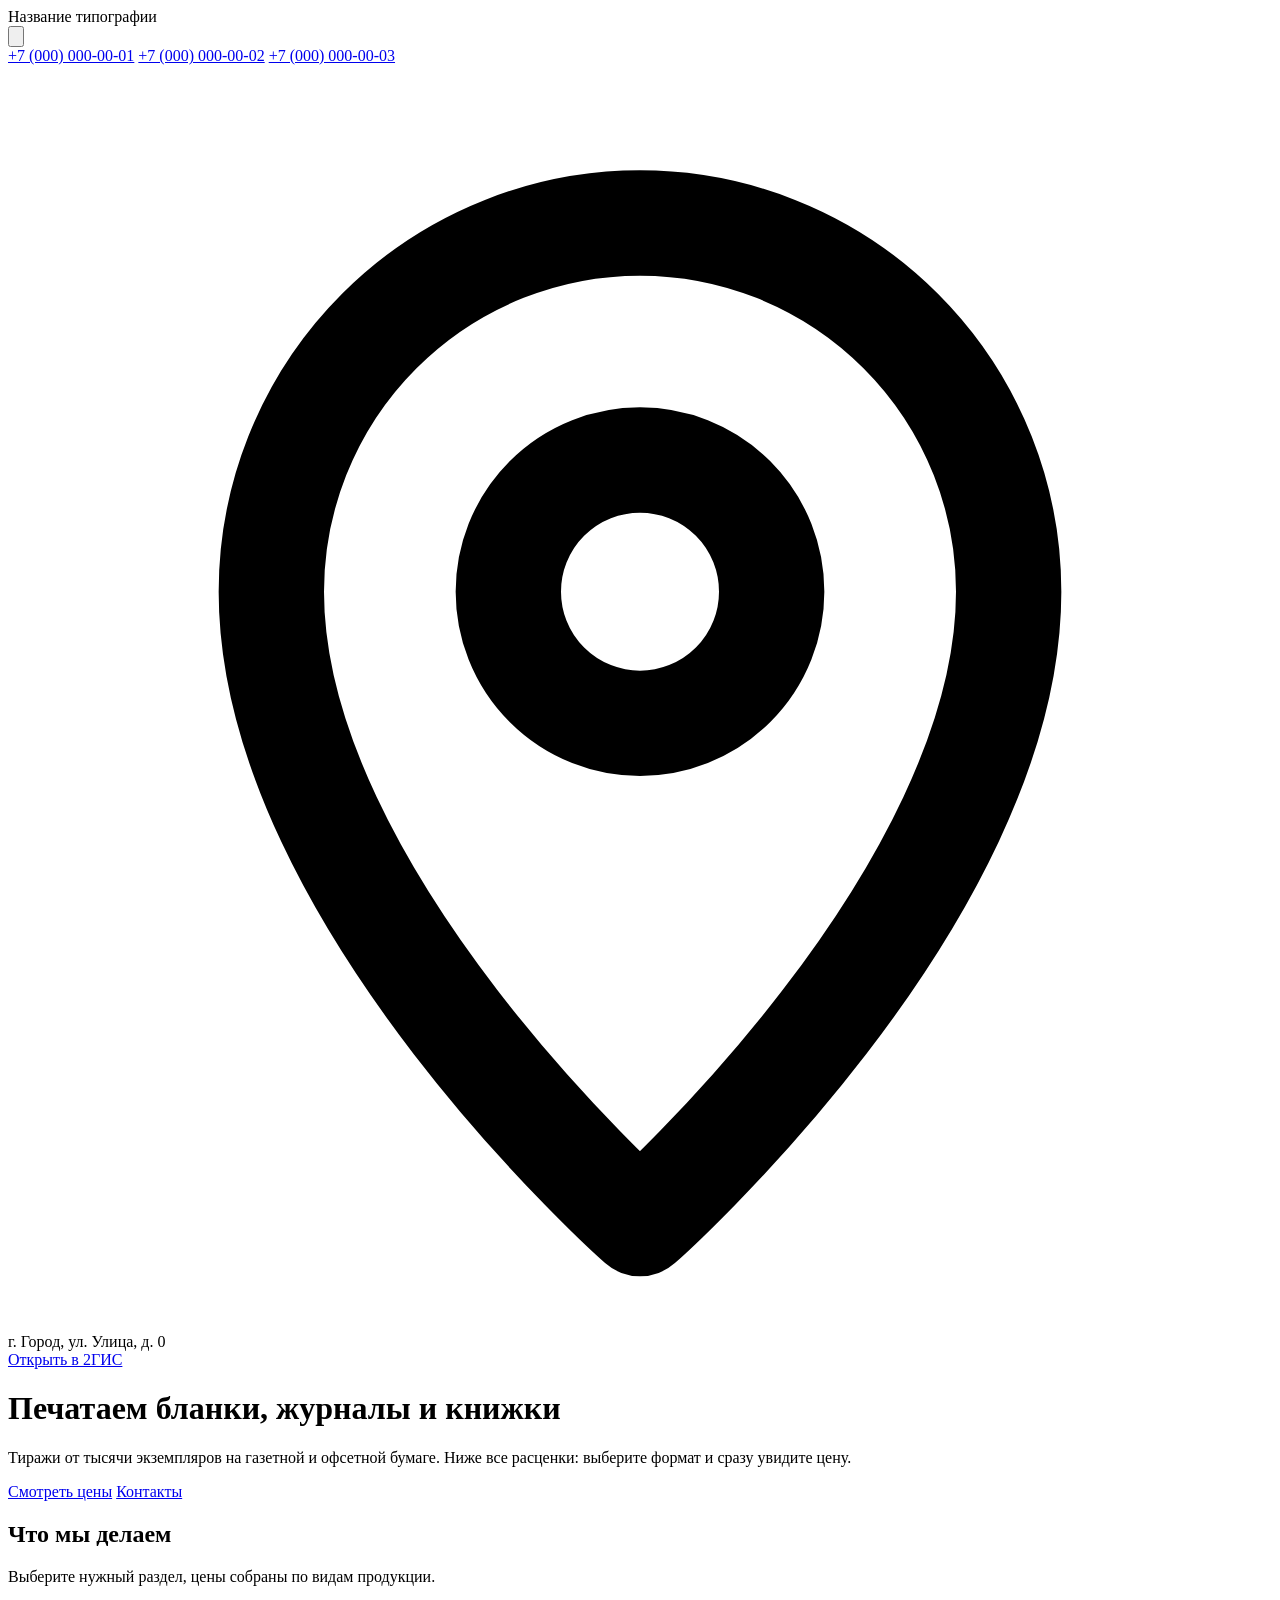
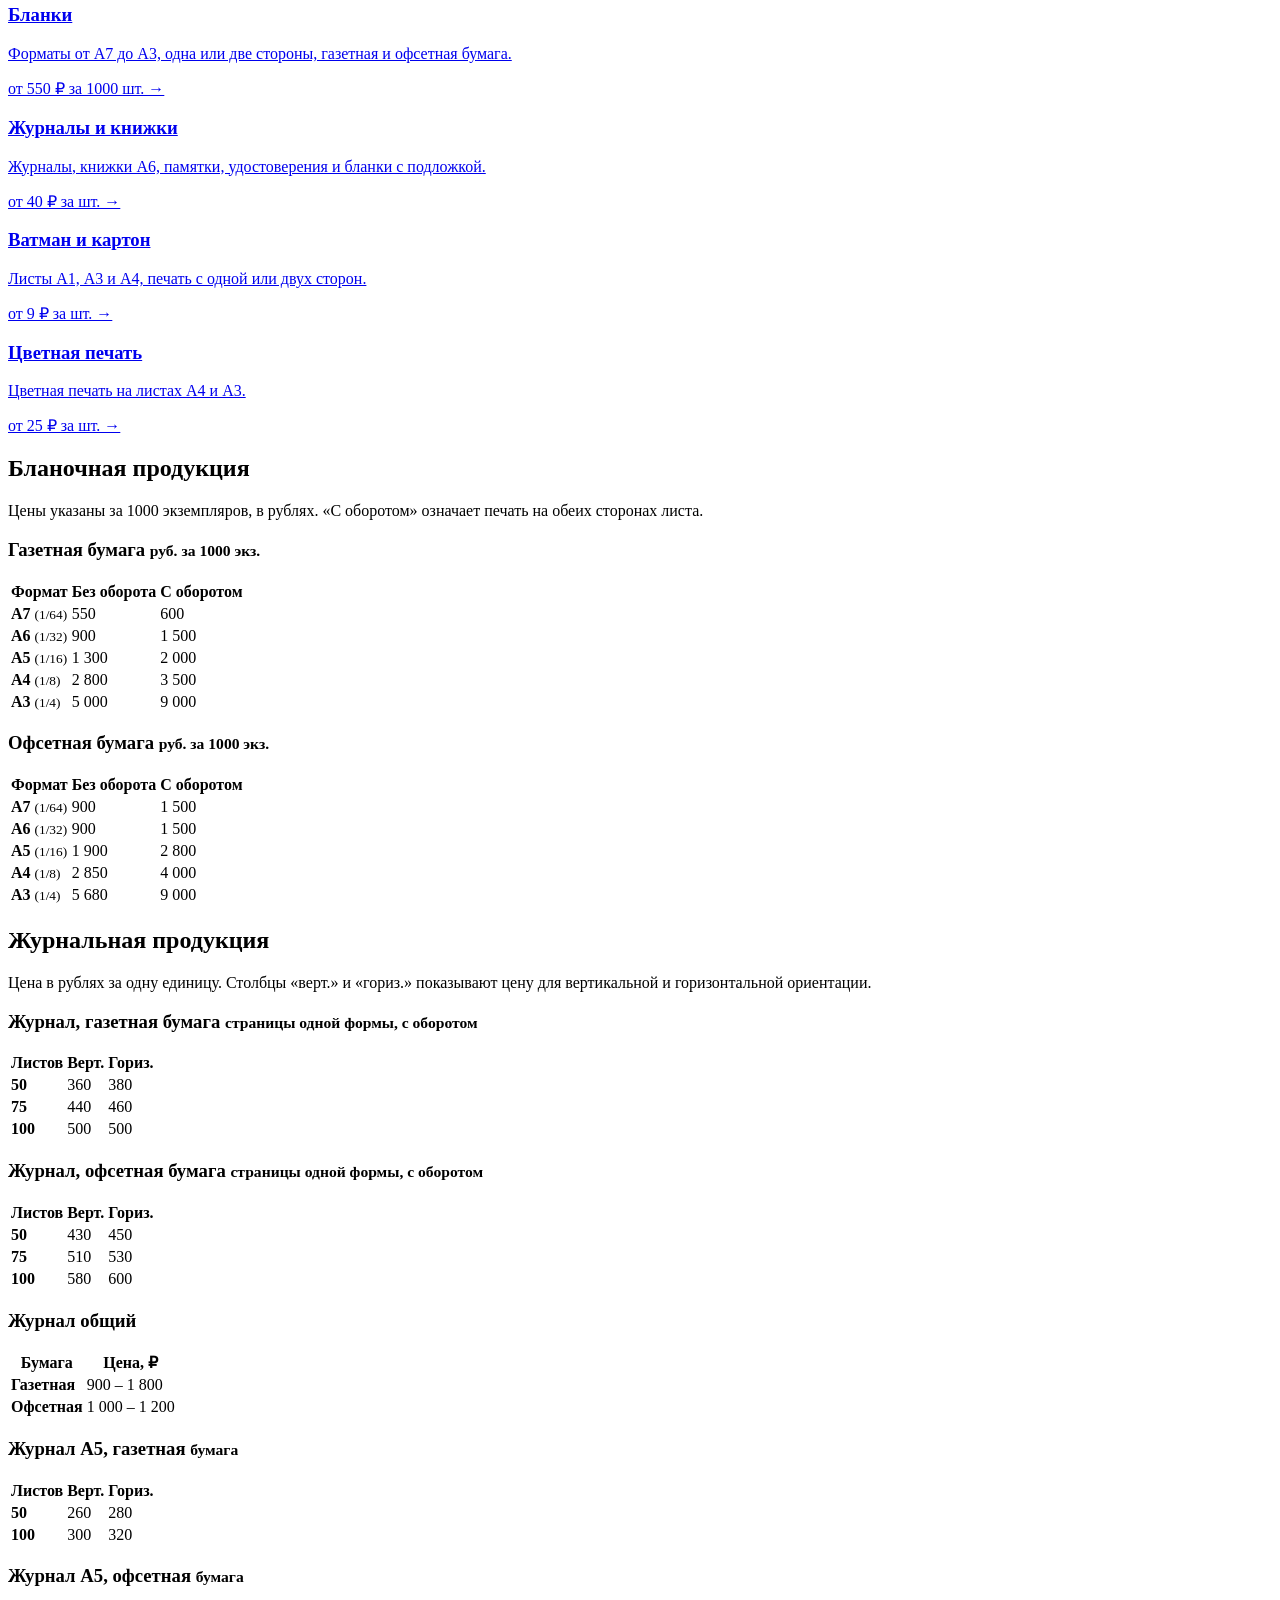
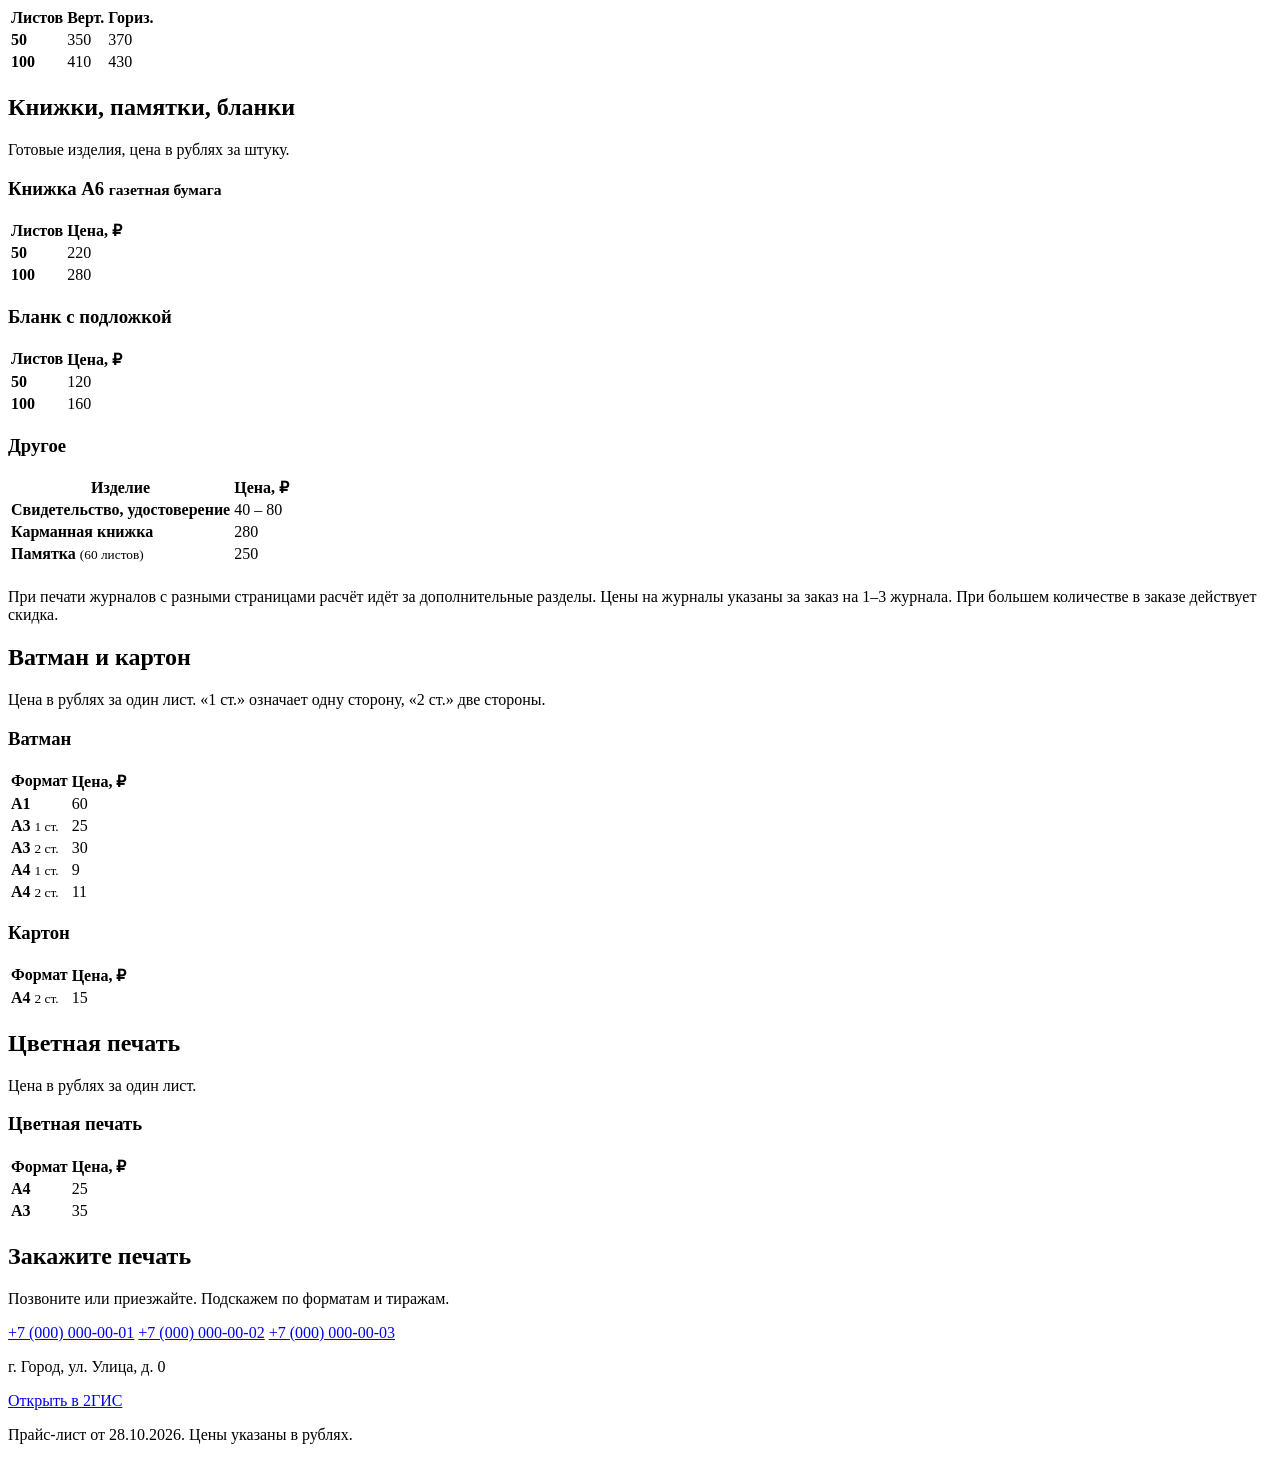
==== index.html @ 100ab9c6 "Add files via upload" ====
<!doctype html>
<html lang="ru">
<head>
<meta charset="utf-8">
<meta name="viewport" content="width=device-width, initial-scale=1, viewport-fit=cover">
<title>Название типографии — прайс 2026</title>
<link rel="preconnect" href="https://fonts.googleapis.com">
<link rel="preconnect" href="https://fonts.gstatic.com" crossorigin>
<link href="https://fonts.googleapis.com/css2?family=Exo+2:wght@500;700;800&family=PT+Sans:wght@400;700&display=swap" rel="stylesheet">
<link rel="stylesheet" href="css/style.css">
<script src="js/theme.js"></script>
</head>
<body>
<header class="top">
  <div class="wrap">
    <div class="top-row">
      <div class="brand">Название типографии</div>
      <button class="theme" type="button" aria-label="Переключить тему">
        <svg viewBox="0 0 24 24" fill="none" stroke="currentColor" stroke-width="2" stroke-linecap="round" stroke-linejoin="round" aria-hidden="true"><circle cx="12" cy="12" r="9"/><path d="M12 3v18" /><path d="M12 3a9 9 0 0 1 0 18z" fill="currentColor"/></svg>
      </button>
    </div>
    <div class="phones">
      <a class="phone" href="tel:+70000000001">+7 (000) 000-00-01</a>
      <a class="phone" href="tel:+70000000002">+7 (000) 000-00-02</a>
      <a class="phone" href="tel:+70000000003">+7 (000) 000-00-03</a>
    </div>
    <div class="addr-row">
      <div class="addr">
        <svg viewBox="0 0 24 24" fill="none" stroke="currentColor" stroke-width="2" stroke-linecap="round" stroke-linejoin="round" aria-hidden="true"><path d="M12 22s7-6.2 7-12a7 7 0 0 0-14 0c0 5.8 7 12 7 12z"/><circle cx="12" cy="10" r="2.5"/></svg>
        <span>г. Город, ул. Улица, д. 0</span>
      </div>
      <a class="btn" href="https://2gis.ru/" target="_blank" rel="noopener">Открыть в 2ГИС</a>
    </div>
  </div>
</header>

<main>
  <div class="hero">
    <div class="wrap">
      <h1>Печатаем бланки, журналы и книжки</h1>
      <p>Тиражи от тысячи экземпляров на газетной и офсетной бумаге. Ниже все расценки: выберите формат и сразу увидите цену.</p>
      <div class="actions">
        <a class="btn" href="#blanks">Смотреть цены</a>
        <a class="btn ghost" href="#contact">Контакты</a>
      </div>
    </div>
  </div>

  <section id="services">
    <div class="wrap">
      <div class="sec-head">
        <h2>Что мы делаем</h2>
        <p>Выберите нужный раздел, цены собраны по видам продукции.</p>
      </div>
      <div class="cards">
        <a class="card" href="#blanks">
          <h3>Бланки</h3>
          <p>Форматы от А7 до А3, одна или две стороны, газетная и офсетная бумага.</p>
          <span class="from">от 550 ₽ за 1000 шт. →</span>
        </a>
        <a class="card" href="#magazines">
          <h3>Журналы и книжки</h3>
          <p>Журналы, книжки А6, памятки, удостоверения и бланки с подложкой.</p>
          <span class="from">от 40 ₽ за шт. →</span>
        </a>
        <a class="card" href="#large">
          <h3>Ватман и картон</h3>
          <p>Листы А1, А3 и А4, печать с одной или двух сторон.</p>
          <span class="from">от 9 ₽ за шт. →</span>
        </a>
        <a class="card" href="#color">
          <h3>Цветная печать</h3>
          <p>Цветная печать на листах А4 и А3.</p>
          <span class="from">от 25 ₽ за шт. →</span>
        </a>
      </div>
    </div>
  </section>

  <section id="blanks">
    <div class="wrap">
      <div class="sec-head">
        <h2>Бланочная продукция</h2>
        <p>Цены указаны за 1000 экземпляров, в рублях. «С оборотом» означает печать на обеих сторонах листа.</p>
      </div>
      <div class="panel">
        <h3>Газетная бумага <small>руб. за 1000 экз.</small></h3>
        <div class="tw"><table>
          <thead><tr><th>Формат</th><th>Без оборота</th><th>С оборотом</th></tr></thead>
          <tbody>
            <tr><td><b>А7</b> <small>(1/64)</small></td><td>550</td><td>600</td></tr>
            <tr><td><b>А6</b> <small>(1/32)</small></td><td>900</td><td>1&nbsp;500</td></tr>
            <tr><td><b>А5</b> <small>(1/16)</small></td><td>1&nbsp;300</td><td>2&nbsp;000</td></tr>
            <tr><td><b>А4</b> <small>(1/8)</small></td><td>2&nbsp;800</td><td>3&nbsp;500</td></tr>
            <tr><td><b>А3</b> <small>(1/4)</small></td><td>5&nbsp;000</td><td>9&nbsp;000</td></tr>
          </tbody>
        </table></div>
      </div>
      <div class="panel">
        <h3>Офсетная бумага <small>руб. за 1000 экз.</small></h3>
        <div class="tw"><table>
          <thead><tr><th>Формат</th><th>Без оборота</th><th>С оборотом</th></tr></thead>
          <tbody>
            <tr><td><b>А7</b> <small>(1/64)</small></td><td>900</td><td>1&nbsp;500</td></tr>
            <tr><td><b>А6</b> <small>(1/32)</small></td><td>900</td><td>1&nbsp;500</td></tr>
            <tr><td><b>А5</b> <small>(1/16)</small></td><td>1&nbsp;900</td><td>2&nbsp;800</td></tr>
            <tr><td><b>А4</b> <small>(1/8)</small></td><td>2&nbsp;850</td><td>4&nbsp;000</td></tr>
            <tr><td><b>А3</b> <small>(1/4)</small></td><td>5&nbsp;680</td><td>9&nbsp;000</td></tr>
          </tbody>
        </table></div>
      </div>
    </div>
  </section>

  <section id="magazines">
    <div class="wrap">
      <div class="sec-head">
        <h2>Журнальная продукция</h2>
        <p>Цена в рублях за одну единицу. Столбцы «верт.» и «гориз.» показывают цену для вертикальной и горизонтальной ориентации.</p>
      </div>

      <div class="panel">
        <h3>Журнал, газетная бумага <small>страницы одной формы, с оборотом</small></h3>
        <div class="tw"><table>
          <thead><tr><th>Листов</th><th>Верт.</th><th>Гориз.</th></tr></thead>
          <tbody>
            <tr><td><b>50</b></td><td>360</td><td>380</td></tr>
            <tr><td><b>75</b></td><td>440</td><td>460</td></tr>
            <tr><td><b>100</b></td><td>500</td><td>500</td></tr>
          </tbody>
        </table></div>
      </div>

      <div class="panel">
        <h3>Журнал, офсетная бумага <small>страницы одной формы, с оборотом</small></h3>
        <div class="tw"><table>
          <thead><tr><th>Листов</th><th>Верт.</th><th>Гориз.</th></tr></thead>
          <tbody>
            <tr><td><b>50</b></td><td>430</td><td>450</td></tr>
            <tr><td><b>75</b></td><td>510</td><td>530</td></tr>
            <tr><td><b>100</b></td><td>580</td><td>600</td></tr>
          </tbody>
        </table></div>
      </div>

      <div class="panel">
        <h3>Журнал общий</h3>
        <div class="tw"><table>
          <thead><tr><th>Бумага</th><th>Цена, ₽</th></tr></thead>
          <tbody>
            <tr><td><b>Газетная</b></td><td>900 – 1&nbsp;800</td></tr>
            <tr><td><b>Офсетная</b></td><td>1&nbsp;000 – 1&nbsp;200</td></tr>
          </tbody>
        </table></div>
      </div>

      <div class="two">
        <div class="panel">
          <h3>Журнал А5, газетная <small>бумага</small></h3>
          <div class="tw"><table>
            <thead><tr><th>Листов</th><th>Верт.</th><th>Гориз.</th></tr></thead>
            <tbody>
              <tr><td><b>50</b></td><td>260</td><td>280</td></tr>
              <tr><td><b>100</b></td><td>300</td><td>320</td></tr>
            </tbody>
          </table></div>
        </div>
        <div class="panel">
          <h3>Журнал А5, офсетная <small>бумага</small></h3>
          <div class="tw"><table>
            <thead><tr><th>Листов</th><th>Верт.</th><th>Гориз.</th></tr></thead>
            <tbody>
              <tr><td><b>50</b></td><td>350</td><td>370</td></tr>
              <tr><td><b>100</b></td><td>410</td><td>430</td></tr>
            </tbody>
          </table></div>
        </div>
      </div>
    </div>
  </section>

  <section id="booklets">
    <div class="wrap">
      <div class="sec-head">
        <h2>Книжки, памятки, бланки</h2>
        <p>Готовые изделия, цена в рублях за штуку.</p>
      </div>
      <div class="two">
        <div class="panel">
          <h3>Книжка А6 <small>газетная бумага</small></h3>
          <div class="tw"><table>
            <thead><tr><th>Листов</th><th>Цена, ₽</th></tr></thead>
            <tbody>
              <tr><td><b>50</b></td><td>220</td></tr>
              <tr><td><b>100</b></td><td>280</td></tr>
            </tbody>
          </table></div>
        </div>
        <div class="panel">
          <h3>Бланк с подложкой</h3>
          <div class="tw"><table>
            <thead><tr><th>Листов</th><th>Цена, ₽</th></tr></thead>
            <tbody>
              <tr><td><b>50</b></td><td>120</td></tr>
              <tr><td><b>100</b></td><td>160</td></tr>
            </tbody>
          </table></div>
        </div>
        <div class="panel">
          <h3>Другое</h3>
          <div class="tw"><table>
            <thead><tr><th>Изделие</th><th>Цена, ₽</th></tr></thead>
            <tbody>
              <tr><td><b>Свидетельство, удостоверение</b></td><td>40 – 80</td></tr>
              <tr><td><b>Карманная книжка</b></td><td>280</td></tr>
              <tr><td><b>Памятка</b> <small>(60 листов)</small></td><td>250</td></tr>
            </tbody>
          </table></div>
        </div>
      </div>
      <div class="note" style="margin-top:22px">При печати журналов с разными страницами расчёт идёт за дополнительные разделы. Цены на журналы указаны за заказ на 1–3 журнала. При большем количестве в заказе действует скидка.</div>
    </div>
  </section>

  <section id="large">
    <div class="wrap">
      <div class="sec-head">
        <h2>Ватман и картон</h2>
        <p>Цена в рублях за один лист. «1 ст.» означает одну сторону, «2 ст.» две стороны.</p>
      </div>
      <div class="two">
        <div class="panel">
          <h3>Ватман</h3>
          <div class="tw"><table>
            <thead><tr><th>Формат</th><th>Цена, ₽</th></tr></thead>
            <tbody>
              <tr><td><b>А1</b></td><td>60</td></tr>
              <tr><td><b>А3</b> <small>1 ст.</small></td><td>25</td></tr>
              <tr><td><b>А3</b> <small>2 ст.</small></td><td>30</td></tr>
              <tr><td><b>А4</b> <small>1 ст.</small></td><td>9</td></tr>
              <tr><td><b>А4</b> <small>2 ст.</small></td><td>11</td></tr>
            </tbody>
          </table></div>
        </div>
        <div class="panel">
          <h3>Картон</h3>
          <div class="tw"><table>
            <thead><tr><th>Формат</th><th>Цена, ₽</th></tr></thead>
            <tbody>
              <tr><td><b>А4</b> <small>2 ст.</small></td><td>15</td></tr>
            </tbody>
          </table></div>
        </div>
      </div>
    </div>
  </section>

  <section id="color">
    <div class="wrap">
      <div class="sec-head">
        <h2>Цветная печать</h2>
        <p>Цена в рублях за один лист.</p>
      </div>
      <div class="panel" style="max-width:520px">
        <h3>Цветная печать</h3>
        <div class="tw"><table>
          <thead><tr><th>Формат</th><th>Цена, ₽</th></tr></thead>
          <tbody>
            <tr><td><b>А4</b></td><td>25</td></tr>
            <tr><td><b>А3</b></td><td>35</td></tr>
          </tbody>
        </table></div>
      </div>
    </div>
  </section>
</main>

<footer class="contact" id="contact">
  <div class="wrap">
    <h2>Закажите печать</h2>
    <p>Позвоните или приезжайте. Подскажем по форматам и тиражам.</p>
    <div class="phones">
      <a class="phone" href="tel:+70000000001">+7 (000) 000-00-01</a>
      <a class="phone" href="tel:+70000000002">+7 (000) 000-00-02</a>
      <a class="phone" href="tel:+70000000003">+7 (000) 000-00-03</a>
    </div>
    <p>г. Город, ул. Улица, д. 0</p>
    <a class="btn" href="https://2gis.ru/" target="_blank" rel="noopener">Открыть в 2ГИС</a>
    <p class="fine">Прайс-лист от 28.10.2026. Цены указаны в рублях.</p>
  </div>
</footer>
</body>
</html>
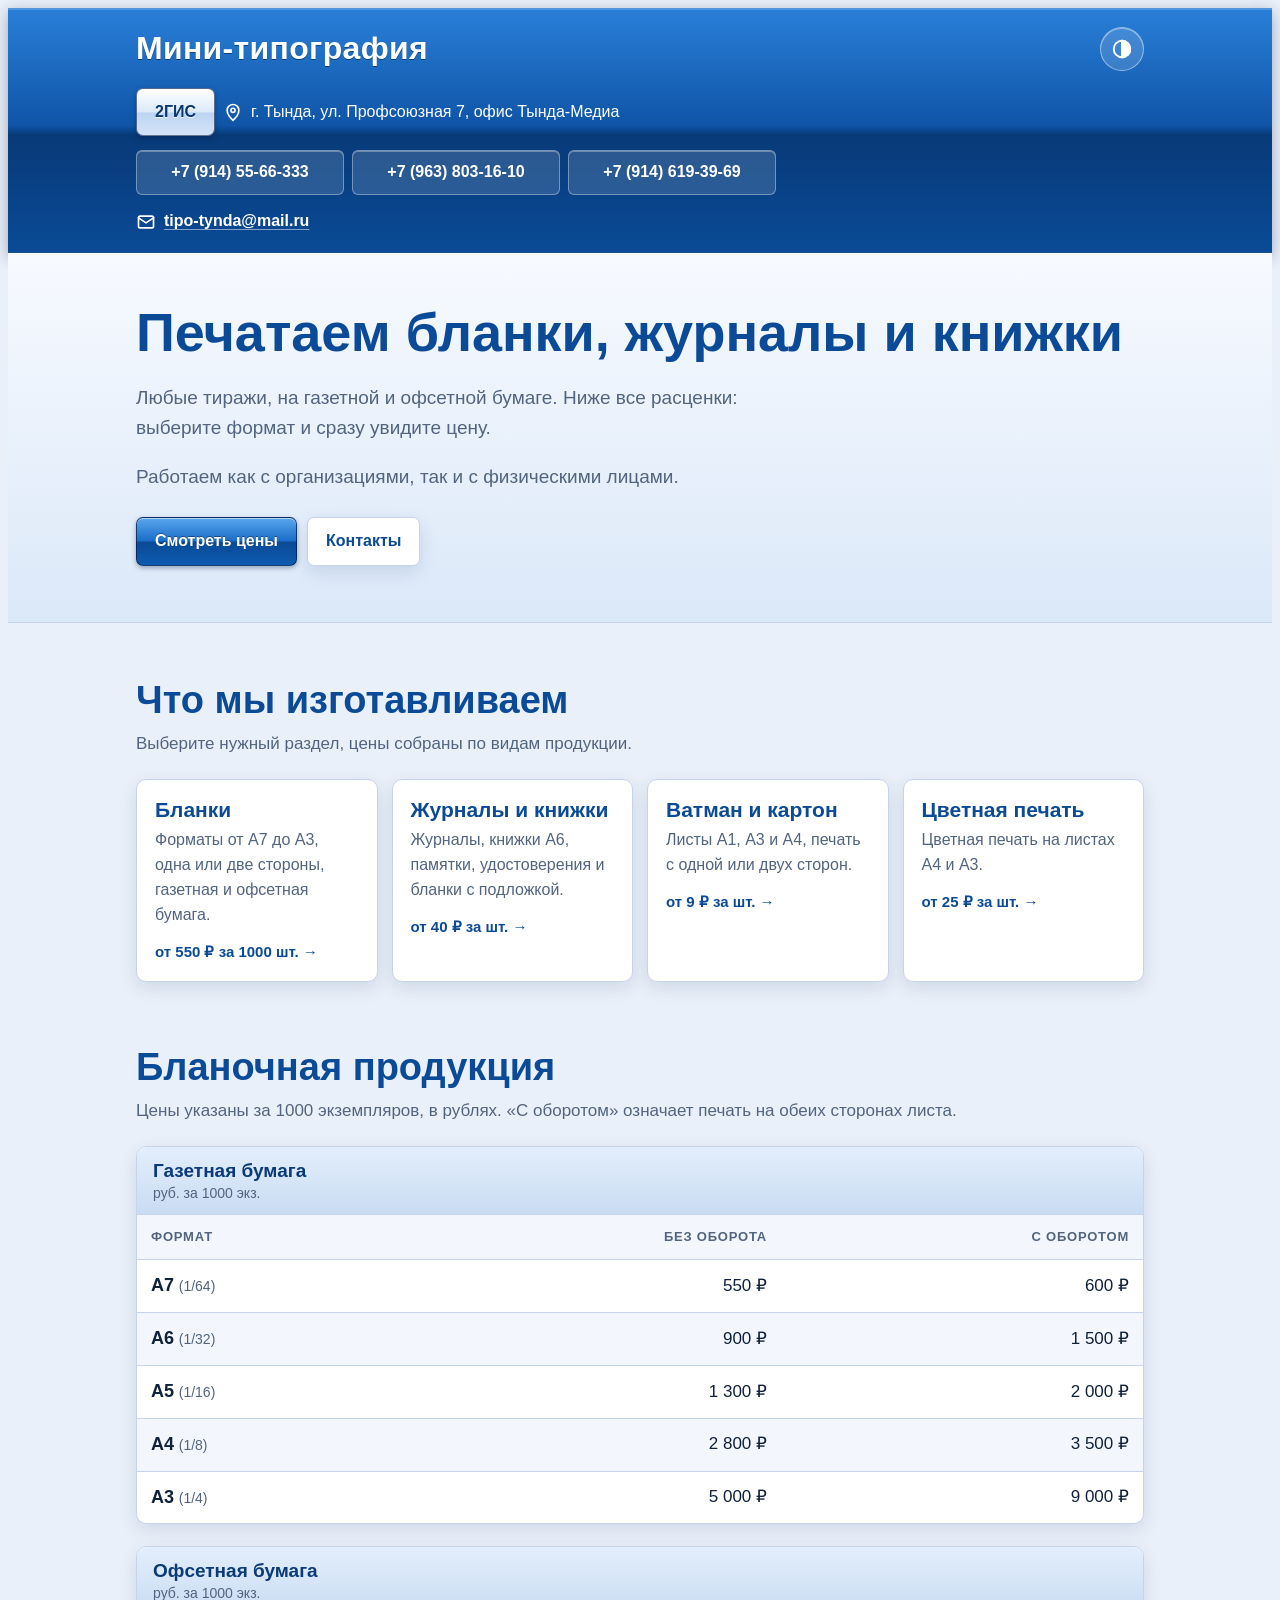
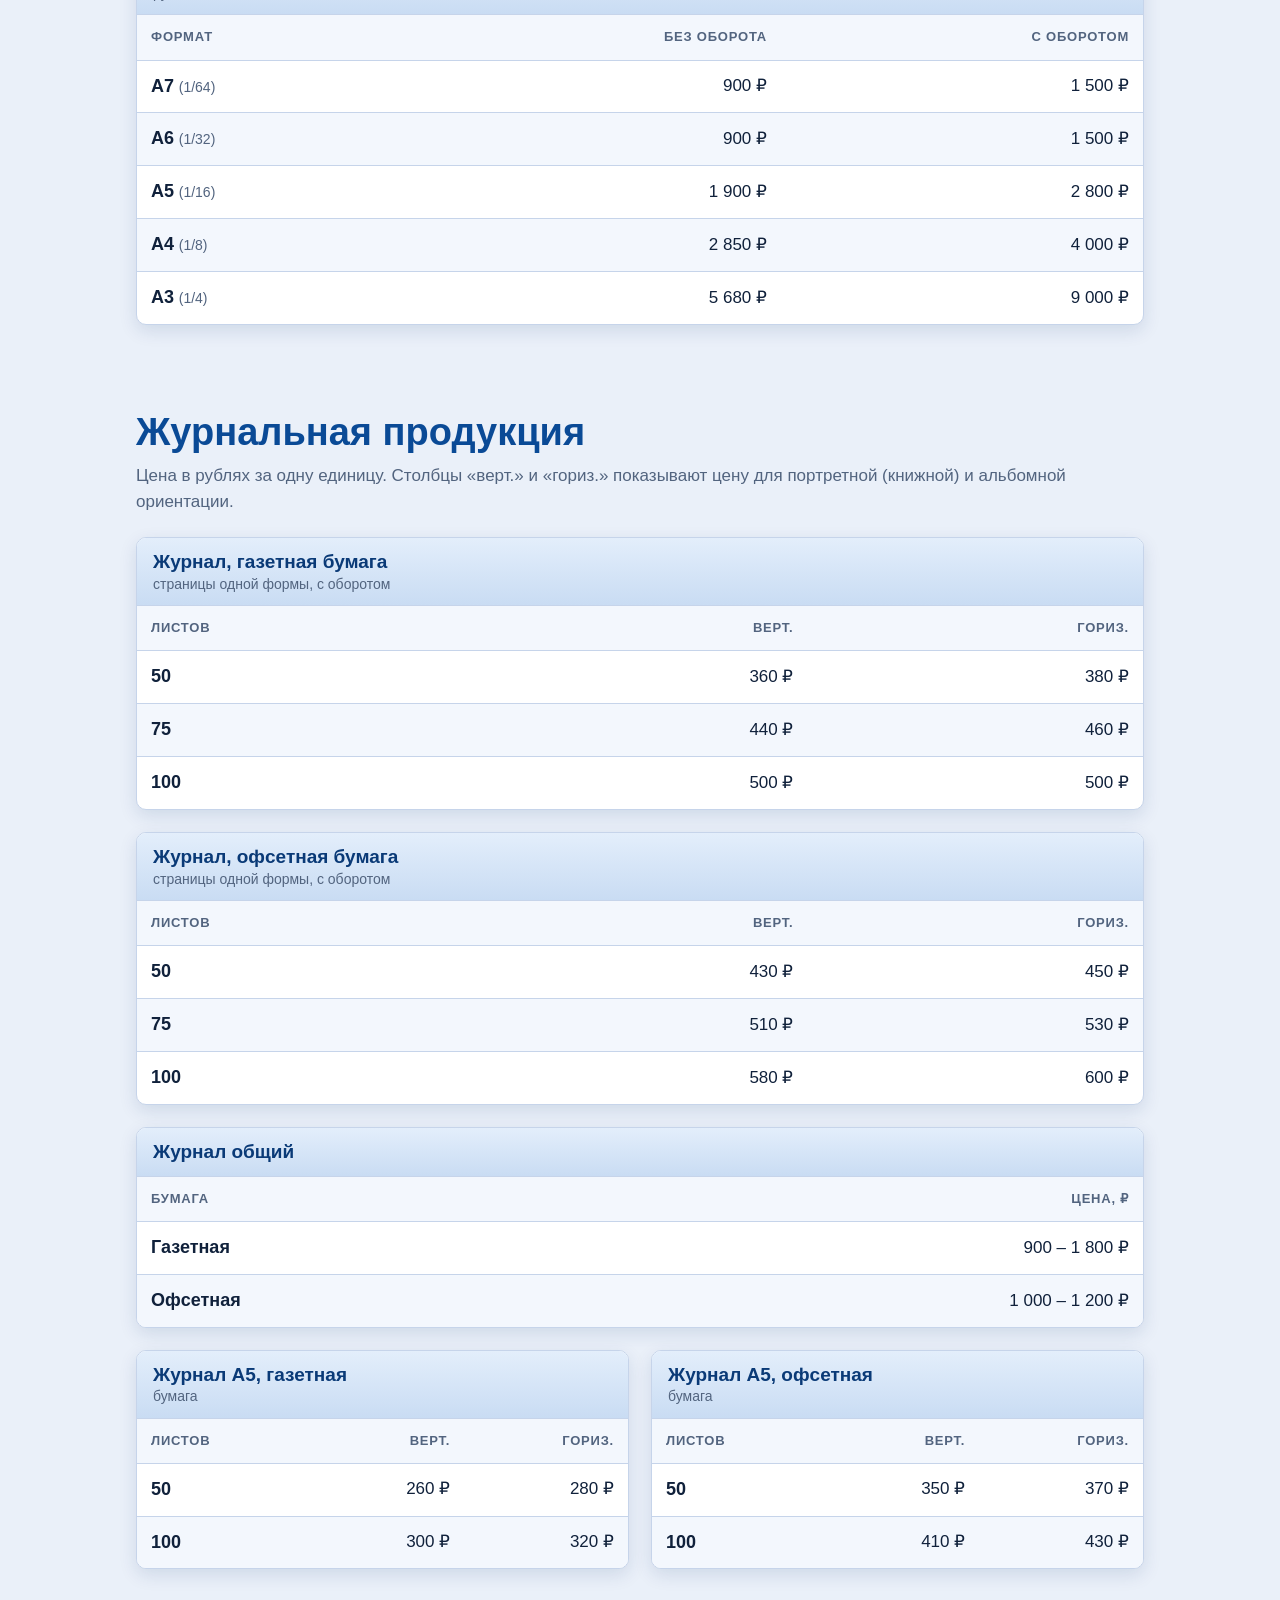
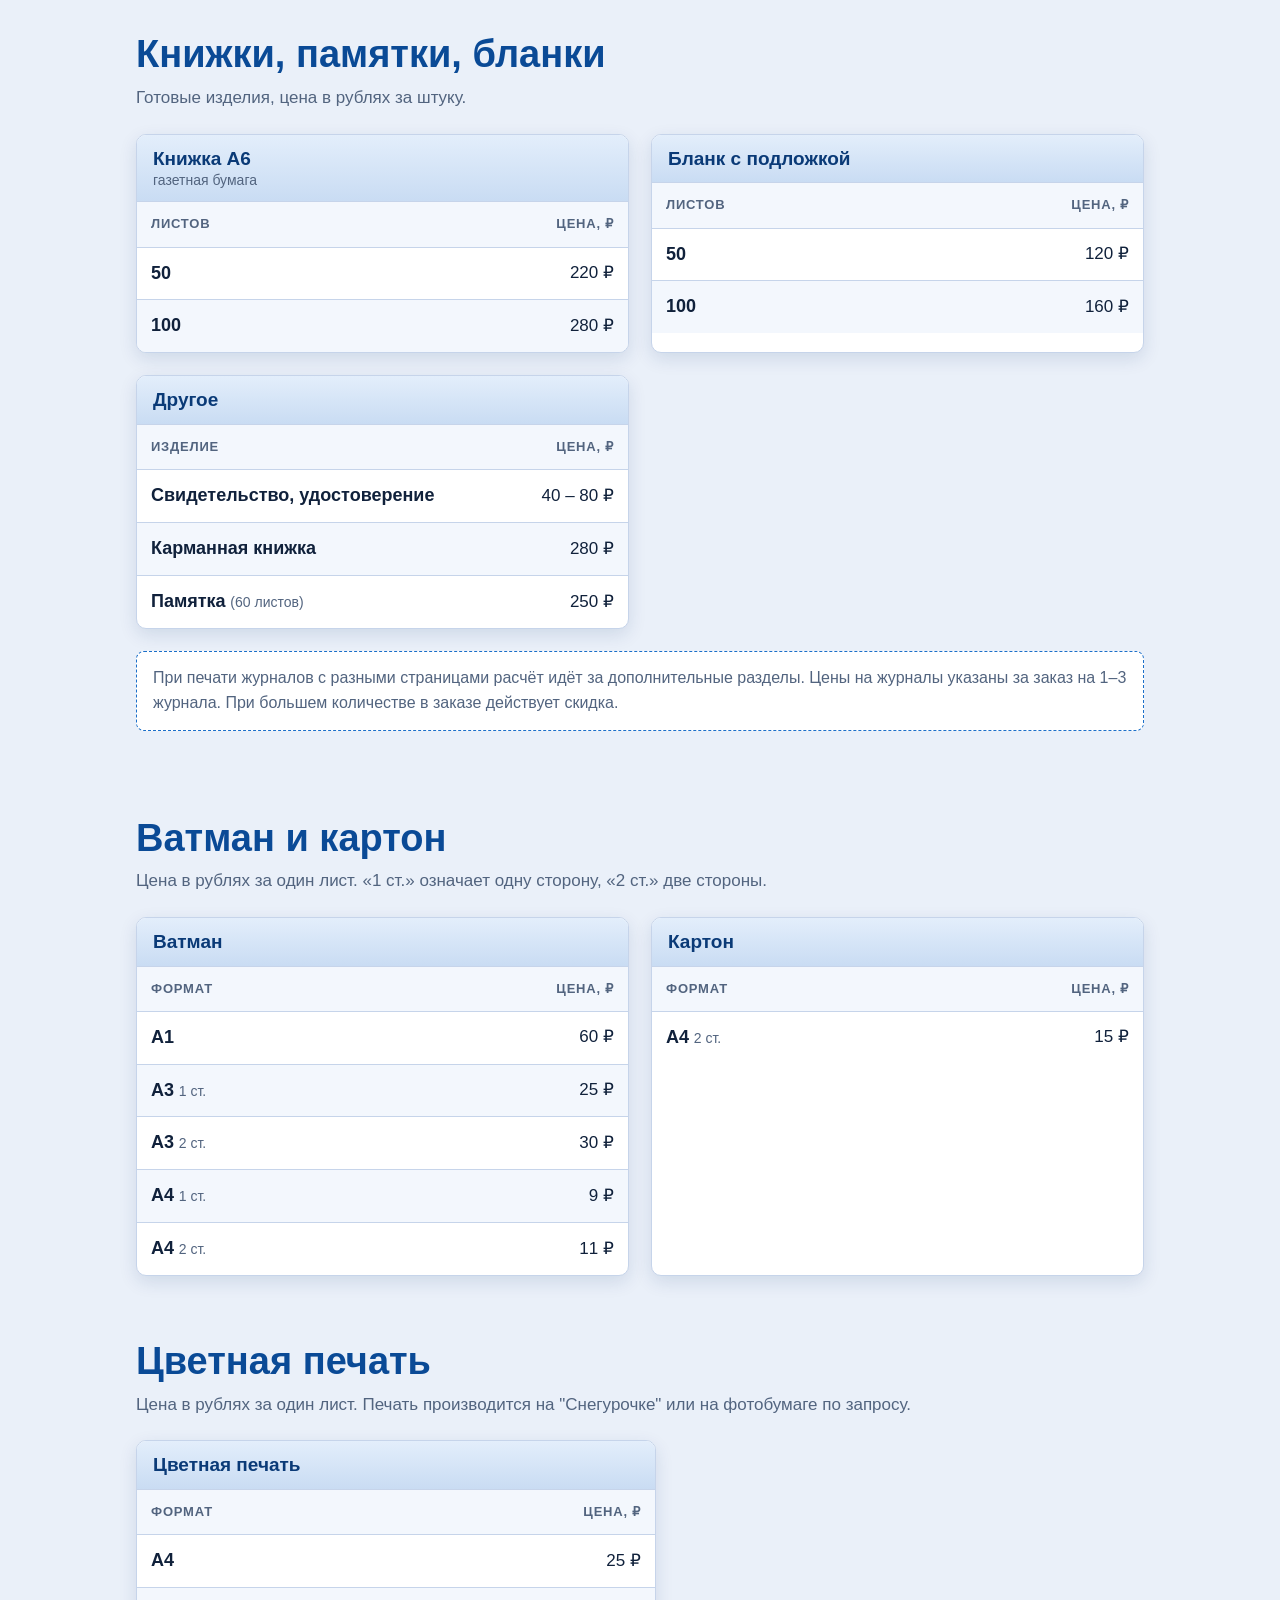
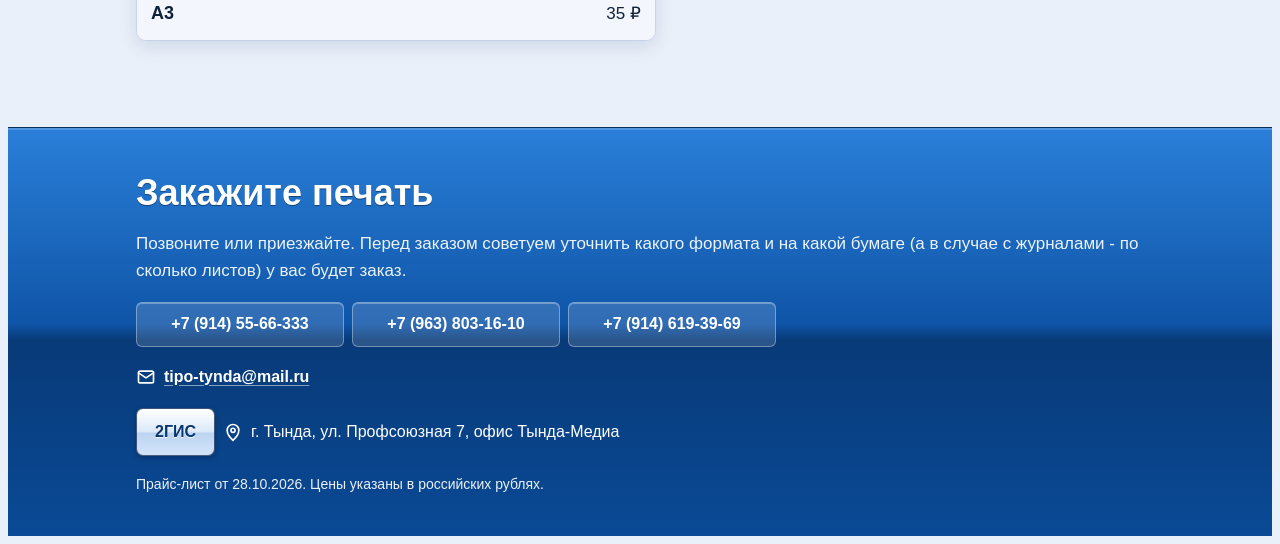
==== commit db063c87: "Add files via upload" ====
--- a/index.html
+++ b/index.html
@@ -3,7 +3,7 @@
 <head>
 <meta charset="utf-8">
 <meta name="viewport" content="width=device-width, initial-scale=1, viewport-fit=cover">
-<title>Название типографии — прайс 2026</title>
+<title>Мини-типография</title>
 <link rel="preconnect" href="https://fonts.googleapis.com">
 <link rel="preconnect" href="https://fonts.gstatic.com" crossorigin>
 <link href="https://fonts.googleapis.com/css2?family=Exo+2:wght@500;700;800&family=PT+Sans:wght@400;700&display=swap" rel="stylesheet">
@@ -14,23 +14,27 @@
 <header class="top">
   <div class="wrap">
     <div class="top-row">
-      <div class="brand">Название типографии</div>
+      <div class="brand">Мини-типография</div>
       <button class="theme" type="button" aria-label="Переключить тему">
         <svg viewBox="0 0 24 24" fill="none" stroke="currentColor" stroke-width="2" stroke-linecap="round" stroke-linejoin="round" aria-hidden="true"><circle cx="12" cy="12" r="9"/><path d="M12 3v18" /><path d="M12 3a9 9 0 0 1 0 18z" fill="currentColor"/></svg>
       </button>
     </div>
-    <div class="phones">
-      <a class="phone" href="tel:+70000000001">+7 (000) 000-00-01</a>
-      <a class="phone" href="tel:+70000000002">+7 (000) 000-00-02</a>
-      <a class="phone" href="tel:+70000000003">+7 (000) 000-00-03</a>
-    </div>
     <div class="addr-row">
       <div class="addr">
+		<a class="btn" href="https://2gis.ru/tynda/firm/70000001104631955?m=124.735256%2C55.147841%2F18.7" target="_blank" rel="noopener">2ГИС</a>
         <svg viewBox="0 0 24 24" fill="none" stroke="currentColor" stroke-width="2" stroke-linecap="round" stroke-linejoin="round" aria-hidden="true"><path d="M12 22s7-6.2 7-12a7 7 0 0 0-14 0c0 5.8 7 12 7 12z"/><circle cx="12" cy="10" r="2.5"/></svg>
-        <span>г. Город, ул. Улица, д. 0</span>
-      </div>
-      <a class="btn" href="https://2gis.ru/" target="_blank" rel="noopener">Открыть в 2ГИС</a>
-    </div>
+        <span>г. Тында, ул. Профсоюзная 7, офис Тында-Медиа</span>
+      </div>
+    </div>
+	<div class="phones">
+      <a class="phone" href="tel:+79145566333">+7 (914) 55-66-333</a>
+      <a class="phone" href="tel:+79638031610">+7 (963) 803-16-10</a>
+      <a class="phone" href="tel:+79146193969">+7 (914) 619-39-69</a>
+    </div>
+    <a class="mail" href="mailto:tipo-tynda@mail.ru">
+      <svg viewBox="0 0 24 24" fill="none" stroke="currentColor" stroke-width="2" stroke-linecap="round" stroke-linejoin="round" aria-hidden="true"><rect x="3" y="5" width="18" height="14" rx="2"/><path d="m3 7 9 6 9-6"/></svg>
+      <span>tipo-tynda@mail.ru</span>
+    </a>
   </div>
 </header>
 
@@ -38,7 +42,8 @@
   <div class="hero">
     <div class="wrap">
       <h1>Печатаем бланки, журналы и книжки</h1>
-      <p>Тиражи от тысячи экземпляров на газетной и офсетной бумаге. Ниже все расценки: выберите формат и сразу увидите цену.</p>
+      <p>Любые тиражи, на газетной и офсетной бумаге. Ниже все расценки: выберите формат и сразу увидите цену.</p>
+      <p>Работаем как с организациями, так и с физическими лицами.</p>
       <div class="actions">
         <a class="btn" href="#blanks">Смотреть цены</a>
         <a class="btn ghost" href="#contact">Контакты</a>
@@ -49,7 +54,7 @@
   <section id="services">
     <div class="wrap">
       <div class="sec-head">
-        <h2>Что мы делаем</h2>
+        <h2>Что мы изготавливаем</h2>
         <p>Выберите нужный раздел, цены собраны по видам продукции.</p>
       </div>
       <div class="cards">
@@ -88,11 +93,11 @@
         <div class="tw"><table>
           <thead><tr><th>Формат</th><th>Без оборота</th><th>С оборотом</th></tr></thead>
           <tbody>
-            <tr><td><b>А7</b> <small>(1/64)</small></td><td>550</td><td>600</td></tr>
-            <tr><td><b>А6</b> <small>(1/32)</small></td><td>900</td><td>1&nbsp;500</td></tr>
-            <tr><td><b>А5</b> <small>(1/16)</small></td><td>1&nbsp;300</td><td>2&nbsp;000</td></tr>
-            <tr><td><b>А4</b> <small>(1/8)</small></td><td>2&nbsp;800</td><td>3&nbsp;500</td></tr>
-            <tr><td><b>А3</b> <small>(1/4)</small></td><td>5&nbsp;000</td><td>9&nbsp;000</td></tr>
+            <tr><td><b>А7</b> <small>(1/64)</small></td><td>550 ₽</td><td>600 ₽</td></tr>
+            <tr><td><b>А6</b> <small>(1/32)</small></td><td>900 ₽</td><td>1&nbsp;500 ₽</td></tr>
+            <tr><td><b>А5</b> <small>(1/16)</small></td><td>1&nbsp;300 ₽</td><td>2&nbsp;000 ₽</td></tr>
+            <tr><td><b>А4</b> <small>(1/8)</small></td><td>2&nbsp;800 ₽</td><td>3&nbsp;500 ₽</td></tr>
+            <tr><td><b>А3</b> <small>(1/4)</small></td><td>5&nbsp;000 ₽</td><td>9&nbsp;000 ₽</td></tr>
           </tbody>
         </table></div>
       </div>
@@ -101,11 +106,11 @@
         <div class="tw"><table>
           <thead><tr><th>Формат</th><th>Без оборота</th><th>С оборотом</th></tr></thead>
           <tbody>
-            <tr><td><b>А7</b> <small>(1/64)</small></td><td>900</td><td>1&nbsp;500</td></tr>
-            <tr><td><b>А6</b> <small>(1/32)</small></td><td>900</td><td>1&nbsp;500</td></tr>
-            <tr><td><b>А5</b> <small>(1/16)</small></td><td>1&nbsp;900</td><td>2&nbsp;800</td></tr>
-            <tr><td><b>А4</b> <small>(1/8)</small></td><td>2&nbsp;850</td><td>4&nbsp;000</td></tr>
-            <tr><td><b>А3</b> <small>(1/4)</small></td><td>5&nbsp;680</td><td>9&nbsp;000</td></tr>
+            <tr><td><b>А7</b> <small>(1/64)</small></td><td>900 ₽</td><td>1&nbsp;500 ₽</td></tr>
+            <tr><td><b>А6</b> <small>(1/32)</small></td><td>900 ₽</td><td>1&nbsp;500 ₽</td></tr>
+            <tr><td><b>А5</b> <small>(1/16)</small></td><td>1&nbsp;900 ₽</td><td>2&nbsp;800 ₽</td></tr>
+            <tr><td><b>А4</b> <small>(1/8)</small></td><td>2&nbsp;850 ₽</td><td>4&nbsp;000 ₽</td></tr>
+            <tr><td><b>А3</b> <small>(1/4)</small></td><td>5&nbsp;680 ₽</td><td>9&nbsp;000 ₽</td></tr>
           </tbody>
         </table></div>
       </div>
@@ -116,7 +121,7 @@
     <div class="wrap">
       <div class="sec-head">
         <h2>Журнальная продукция</h2>
-        <p>Цена в рублях за одну единицу. Столбцы «верт.» и «гориз.» показывают цену для вертикальной и горизонтальной ориентации.</p>
+        <p>Цена в рублях за одну единицу. Столбцы «верт.» и «гориз.» показывают цену для портретной (книжной) и альбомной ориентации.</p>
       </div>
 
       <div class="panel">
@@ -124,9 +129,9 @@
         <div class="tw"><table>
           <thead><tr><th>Листов</th><th>Верт.</th><th>Гориз.</th></tr></thead>
           <tbody>
-            <tr><td><b>50</b></td><td>360</td><td>380</td></tr>
-            <tr><td><b>75</b></td><td>440</td><td>460</td></tr>
-            <tr><td><b>100</b></td><td>500</td><td>500</td></tr>
+            <tr><td><b>50</b></td><td>360 ₽</td><td>380 ₽</td></tr>
+            <tr><td><b>75</b></td><td>440 ₽</td><td>460 ₽</td></tr>
+            <tr><td><b>100</b></td><td>500 ₽</td><td>500 ₽</td></tr>
           </tbody>
         </table></div>
       </div>
@@ -136,9 +141,9 @@
         <div class="tw"><table>
           <thead><tr><th>Листов</th><th>Верт.</th><th>Гориз.</th></tr></thead>
           <tbody>
-            <tr><td><b>50</b></td><td>430</td><td>450</td></tr>
-            <tr><td><b>75</b></td><td>510</td><td>530</td></tr>
-            <tr><td><b>100</b></td><td>580</td><td>600</td></tr>
+            <tr><td><b>50</b></td><td>430 ₽</td><td>450 ₽</td></tr>
+            <tr><td><b>75</b></td><td>510 ₽</td><td>530 ₽</td></tr>
+            <tr><td><b>100</b></td><td>580 ₽</td><td>600 ₽</td></tr>
           </tbody>
         </table></div>
       </div>
@@ -148,8 +153,8 @@
         <div class="tw"><table>
           <thead><tr><th>Бумага</th><th>Цена, ₽</th></tr></thead>
           <tbody>
-            <tr><td><b>Газетная</b></td><td>900 – 1&nbsp;800</td></tr>
-            <tr><td><b>Офсетная</b></td><td>1&nbsp;000 – 1&nbsp;200</td></tr>
+            <tr><td><b>Газетная</b></td><td>900 – 1&nbsp;800 ₽</td></tr>
+            <tr><td><b>Офсетная</b></td><td>1&nbsp;000 – 1&nbsp;200 ₽</td></tr>
           </tbody>
         </table></div>
       </div>
@@ -160,8 +165,8 @@
           <div class="tw"><table>
             <thead><tr><th>Листов</th><th>Верт.</th><th>Гориз.</th></tr></thead>
             <tbody>
-              <tr><td><b>50</b></td><td>260</td><td>280</td></tr>
-              <tr><td><b>100</b></td><td>300</td><td>320</td></tr>
+              <tr><td><b>50</b></td><td>260 ₽</td><td>280 ₽</td></tr>
+              <tr><td><b>100</b></td><td>300 ₽</td><td>320 ₽</td></tr>
             </tbody>
           </table></div>
         </div>
@@ -170,8 +175,8 @@
           <div class="tw"><table>
             <thead><tr><th>Листов</th><th>Верт.</th><th>Гориз.</th></tr></thead>
             <tbody>
-              <tr><td><b>50</b></td><td>350</td><td>370</td></tr>
-              <tr><td><b>100</b></td><td>410</td><td>430</td></tr>
+              <tr><td><b>50</b></td><td>350 ₽</td><td>370 ₽</td></tr>
+              <tr><td><b>100</b></td><td>410 ₽</td><td>430 ₽</td></tr>
             </tbody>
           </table></div>
         </div>
@@ -191,8 +196,8 @@
           <div class="tw"><table>
             <thead><tr><th>Листов</th><th>Цена, ₽</th></tr></thead>
             <tbody>
-              <tr><td><b>50</b></td><td>220</td></tr>
-              <tr><td><b>100</b></td><td>280</td></tr>
+              <tr><td><b>50</b></td><td>220 ₽</td></tr>
+              <tr><td><b>100</b></td><td>280 ₽</td></tr>
             </tbody>
           </table></div>
         </div>
@@ -201,8 +206,8 @@
           <div class="tw"><table>
             <thead><tr><th>Листов</th><th>Цена, ₽</th></tr></thead>
             <tbody>
-              <tr><td><b>50</b></td><td>120</td></tr>
-              <tr><td><b>100</b></td><td>160</td></tr>
+              <tr><td><b>50</b></td><td>120 ₽</td></tr>
+              <tr><td><b>100</b></td><td>160 ₽</td></tr>
             </tbody>
           </table></div>
         </div>
@@ -211,9 +216,9 @@
           <div class="tw"><table>
             <thead><tr><th>Изделие</th><th>Цена, ₽</th></tr></thead>
             <tbody>
-              <tr><td><b>Свидетельство, удостоверение</b></td><td>40 – 80</td></tr>
-              <tr><td><b>Карманная книжка</b></td><td>280</td></tr>
-              <tr><td><b>Памятка</b> <small>(60 листов)</small></td><td>250</td></tr>
+              <tr><td><b>Свидетельство, удостоверение</b></td><td>40 – 80 ₽</td></tr>
+              <tr><td><b>Карманная книжка</b></td><td>280 ₽</td></tr>
+              <tr><td><b>Памятка</b> <small>(60 листов)</small></td><td>250 ₽</td></tr>
             </tbody>
           </table></div>
         </div>
@@ -234,11 +239,11 @@
           <div class="tw"><table>
             <thead><tr><th>Формат</th><th>Цена, ₽</th></tr></thead>
             <tbody>
-              <tr><td><b>А1</b></td><td>60</td></tr>
-              <tr><td><b>А3</b> <small>1 ст.</small></td><td>25</td></tr>
-              <tr><td><b>А3</b> <small>2 ст.</small></td><td>30</td></tr>
-              <tr><td><b>А4</b> <small>1 ст.</small></td><td>9</td></tr>
-              <tr><td><b>А4</b> <small>2 ст.</small></td><td>11</td></tr>
+              <tr><td><b>А1</b></td><td>60 ₽</td></tr>
+              <tr><td><b>А3</b> <small>1 ст.</small></td><td>25 ₽</td></tr>
+              <tr><td><b>А3</b> <small>2 ст.</small></td><td>30 ₽</td></tr>
+              <tr><td><b>А4</b> <small>1 ст.</small></td><td>9 ₽</td></tr>
+              <tr><td><b>А4</b> <small>2 ст.</small></td><td>11 ₽</td></tr>
             </tbody>
           </table></div>
         </div>
@@ -247,7 +252,7 @@
           <div class="tw"><table>
             <thead><tr><th>Формат</th><th>Цена, ₽</th></tr></thead>
             <tbody>
-              <tr><td><b>А4</b> <small>2 ст.</small></td><td>15</td></tr>
+              <tr><td><b>А4</b> <small>2 ст.</small></td><td>15 ₽</td></tr>
             </tbody>
           </table></div>
         </div>
@@ -259,15 +264,15 @@
     <div class="wrap">
       <div class="sec-head">
         <h2>Цветная печать</h2>
-        <p>Цена в рублях за один лист.</p>
+        <p>Цена в рублях за один лист. Печать производится на "Снегурочке" или на фотобумаге по запросу.</p>
       </div>
       <div class="panel" style="max-width:520px">
         <h3>Цветная печать</h3>
         <div class="tw"><table>
           <thead><tr><th>Формат</th><th>Цена, ₽</th></tr></thead>
           <tbody>
-            <tr><td><b>А4</b></td><td>25</td></tr>
-            <tr><td><b>А3</b></td><td>35</td></tr>
+            <tr><td><b>А4</b></td><td>25 ₽</td></tr>
+            <tr><td><b>А3</b></td><td>35 ₽</td></tr>
           </tbody>
         </table></div>
       </div>
@@ -278,15 +283,24 @@
 <footer class="contact" id="contact">
   <div class="wrap">
     <h2>Закажите печать</h2>
-    <p>Позвоните или приезжайте. Подскажем по форматам и тиражам.</p>
+    <p>Позвоните или приезжайте. Перед заказом советуем уточнить какого формата и на какой бумаге (а в случае с журналами - по сколько листов) у вас будет заказ. </p>
     <div class="phones">
-      <a class="phone" href="tel:+70000000001">+7 (000) 000-00-01</a>
-      <a class="phone" href="tel:+70000000002">+7 (000) 000-00-02</a>
-      <a class="phone" href="tel:+70000000003">+7 (000) 000-00-03</a>
-    </div>
-    <p>г. Город, ул. Улица, д. 0</p>
-    <a class="btn" href="https://2gis.ru/" target="_blank" rel="noopener">Открыть в 2ГИС</a>
-    <p class="fine">Прайс-лист от 28.10.2026. Цены указаны в рублях.</p>
+      <a class="phone" href="tel:+79145566333">+7 (914) 55-66-333</a>
+      <a class="phone" href="tel:+79638031610">+7 (963) 803-16-10</a>
+      <a class="phone" href="tel:+79146193969">+7 (914) 619-39-69</a>
+    </div>
+    <a class="mail" href="mailto:tipo-tynda@mail.ru">
+      <svg viewBox="0 0 24 24" fill="none" stroke="currentColor" stroke-width="2" stroke-linecap="round" stroke-linejoin="round" aria-hidden="true"><rect x="3" y="5" width="18" height="14" rx="2"/><path d="m3 7 9 6 9-6"/></svg>
+      <span>tipo-tynda@mail.ru</span>
+    </a>
+    <div class="addr-row">
+      <div class="addr">
+		<a class="btn" href="https://2gis.ru/tynda/firm/70000001104631955?m=124.735256%2C55.147841%2F18.7" target="_blank" rel="noopener">2ГИС</a>
+        <svg viewBox="0 0 24 24" fill="none" stroke="currentColor" stroke-width="2" stroke-linecap="round" stroke-linejoin="round" aria-hidden="true"><path d="M12 22s7-6.2 7-12a7 7 0 0 0-14 0c0 5.8 7 12 7 12z"/><circle cx="12" cy="10" r="2.5"/></svg>
+        <span>г. Тында, ул. Профсоюзная 7, офис Тында-Медиа</span>
+      </div>
+    </div>
+    <p class="fine">Прайс-лист от 28.10.2026. Цены указаны в российских рублях.</p>
   </div>
 </footer>
 </body>
--- a/css/style.css
+++ b/css/style.css
@@ -0,0 +1,172 @@
+/* Базовые стили. Токены цвета и шрифтов в начале файла. Тёмная тема: [data-theme="dark"] и prefers-color-scheme. */
+/* Layout: одна колонка для телефона, секции с большим шагом, глянцевая шапка в стиле нулевых */
+:root{
+  color-scheme:light;
+  --bg:#eaf0f9;
+  --surface:#ffffff;
+  --surface-2:#f3f7fd;
+  --fg:#10213b;
+  --muted:#52647f;
+  --line:#c6d4ea;
+  --accent:#0a4a96;
+  --accent-2:#1b6fc9;
+  --accent-ink:#ffffff;
+  --shadow:0 1px 0 #fff inset, 0 6px 18px rgba(10,50,110,.12);
+  --grad-head:linear-gradient(180deg,#2a7fd8 0%,#0f55a8 48%,#083a78 52%,#0a4a96 100%);
+  --grad-btn:linear-gradient(180deg,#5aa6ee 0%,#1b6fc9 48%,#0a4a96 52%,#0d5bb0 100%);
+  --grad-th:linear-gradient(180deg,#e3eefb 0%,#c9dcf3 100%);
+  --th-fg:#0a3a77;
+  --hero:linear-gradient(180deg,#f7faff 0%,#dbe8f8 100%);
+  --pill:rgba(255,255,255,.14);
+  --font-display:"Exo 2","Trebuchet MS",Tahoma,sans-serif;
+  --font-body:"PT Sans",Tahoma,Verdana,sans-serif;
+}
+@media (prefers-color-scheme: dark){
+  :root:not([data-theme="light"]){
+    --bg:#08111f;--surface:#101e35;--surface-2:#0c192d;--fg:#e4edfb;--muted:#92a6c7;--line:#24395e;
+    --accent:#4a9cf0;--accent-2:#2d86e6;--accent-ink:#ffffff;
+    --shadow:0 1px 0 rgba(255,255,255,.05) inset, 0 6px 18px rgba(0,0,0,.45);
+    --grad-head:linear-gradient(180deg,#1c5fb0 0%,#0d3f80 48%,#082b5c 52%,#0a3670 100%);
+    --grad-btn:linear-gradient(180deg,#4f9ae6 0%,#1d6cc4 48%,#0e4a94 52%,#115ba8 100%);
+    --grad-th:linear-gradient(180deg,#1b3357 0%,#142846 100%);
+    --th-fg:#cfe2ff;
+    --hero:linear-gradient(180deg,#0f2342 0%,#08111f 100%);
+    --pill:rgba(255,255,255,.1);
+    color-scheme:dark;
+  }
+}
+:root[data-theme="dark"]{
+  --bg:#08111f;--surface:#101e35;--surface-2:#0c192d;--fg:#e4edfb;--muted:#92a6c7;--line:#24395e;
+  --accent:#4a9cf0;--accent-2:#2d86e6;--accent-ink:#ffffff;
+  --shadow:0 1px 0 rgba(255,255,255,.05) inset, 0 6px 18px rgba(0,0,0,.45);
+  --grad-head:linear-gradient(180deg,#1c5fb0 0%,#0d3f80 48%,#082b5c 52%,#0a3670 100%);
+  --grad-btn:linear-gradient(180deg,#4f9ae6 0%,#1d6cc4 48%,#0e4a94 52%,#115ba8 100%);
+  --grad-th:linear-gradient(180deg,#1b3357 0%,#142846 100%);
+  --th-fg:#cfe2ff;
+  --hero:linear-gradient(180deg,#0f2342 0%,#08111f 100%);
+  --pill:rgba(255,255,255,.1);
+  color-scheme:dark;
+}
+*{box-sizing:border-box}
+html{scroll-behavior:smooth}
+body{
+  background:var(--bg);color:var(--fg);
+  font-family:var(--font-body);font-size:17px;line-height:1.55;
+  padding-block:0;
+  -webkit-text-size-adjust:100%;
+}
+.wrap{max-width:1040px;margin:0 auto;padding-left:max(16px,env(safe-area-inset-left,0px));padding-right:max(16px,env(safe-area-inset-right,0px))}
+h1,h2,h3{font-family:var(--font-display);line-height:1.15;margin:0;text-wrap:balance}
+p{margin:0}
+a{color:var(--accent)}
+:focus-visible{outline:3px solid var(--accent-2);outline-offset:2px}
+
+/* ---------- Шапка ---------- */
+.top{background:var(--grad-head);color:#fff;border-bottom:1px solid rgba(0,0,0,.35);box-shadow:0 2px 0 rgba(255,255,255,.18) inset,0 4px 14px rgba(5,30,70,.35)}
+.top .wrap{display:grid;gap:14px;padding-block:16px 18px}
+.top-row{display:flex;align-items:center;justify-content:space-between;gap:12px}
+.brand{font-family:var(--font-display);font-weight:800;font-size:clamp(22px,6vw,32px);letter-spacing:.01em;text-shadow:0 1px 0 rgba(0,0,0,.4);min-width:0;overflow-wrap:anywhere}
+.theme{flex:none;width:44px;height:44px;border-radius:50%;border:1px solid rgba(255,255,255,.45);background:var(--pill);color:#fff;display:grid;place-items:center;cursor:pointer;box-shadow:0 1px 0 rgba(255,255,255,.35) inset}
+.theme:hover{background:rgba(255,255,255,.28)}
+.theme svg{width:22px;height:22px}
+.phones{display:grid;grid-template-columns:repeat(3,minmax(0,1fr));gap:8px}
+.phone{display:block;text-align:center;text-decoration:none;color:#fff;background:var(--pill);border:1px solid rgba(255,255,255,.35);border-radius:6px;padding:9px 6px;font-weight:700;font-size:16px;white-space:nowrap;box-shadow:0 1px 0 rgba(255,255,255,.3) inset}
+.phone:hover{background:rgba(255,255,255,.26)}
+.mail{display:inline-flex;align-items:center;gap:8px;justify-self:start;min-width:0;color:#fff;font-weight:700;font-size:16px;text-decoration:underline;text-decoration-color:rgba(255,255,255,.5);text-underline-offset:3px}
+.mail span{min-width:0;overflow-wrap:anywhere}
+.mail svg{flex:none;width:20px;height:20px}
+.mail:hover{text-decoration-color:#fff}
+.addr-row{display:flex;flex-wrap:wrap;align-items:center;gap:10px 14px}
+.addr{display:flex;align-items:center;gap:8px;min-width:0;flex:1 1 220px;font-size:16px}
+@media (max-width:639px){.phones{grid-template-columns:1fr}.phone{font-size:18px;padding:11px 8px}}
+.addr svg{flex:none;width:20px;height:20px}
+.btn{display:inline-flex;align-items:center;justify-content:center;gap:8px;text-decoration:none;color:var(--accent-ink);font-family:var(--font-display);font-weight:700;font-size:16px;padding:11px 18px;border-radius:7px;border:1px solid rgba(0,25,70,.7);background:var(--grad-btn);box-shadow:0 1px 0 rgba(255,255,255,.55) inset,0 2px 5px rgba(0,20,60,.35);text-shadow:0 -1px 0 rgba(0,0,0,.35);cursor:pointer}
+.btn:hover{filter:brightness(1.1)}
+.btn:active{transform:translateY(1px)}
+.top .btn{background:linear-gradient(180deg,#ffffff 0%,#dbe9fa 50%,#bcd4f1 52%,#d3e4f8 100%);color:#08376f;text-shadow:0 1px 0 rgba(255,255,255,.8);border-color:rgba(0,25,70,.6)}
+
+/* ---------- Первый экран ---------- */
+.hero{background:var(--hero);border-bottom:1px solid var(--line)}
+.hero .wrap{padding-block:48px 56px;display:grid;gap:20px}
+.eyebrow{font-family:var(--font-display);font-weight:700;font-size:14px;letter-spacing:.12em;text-transform:uppercase;color:var(--accent)}
+.hero h1{font-size:clamp(32px,9vw,54px);font-weight:800;color:var(--accent)}
+.hero p{font-size:19px;color:var(--muted);max-width:34em}
+.hero .actions{display:flex;flex-wrap:wrap;gap:10px;margin-top:6px}
+.btn.ghost{background:var(--surface);color:var(--accent);text-shadow:none;border-color:var(--line);box-shadow:var(--shadow)}
+
+/* ---------- Секции ---------- */
+section{padding-block:56px 8px}
+.sec-head{display:grid;gap:8px;margin-bottom:22px}
+.sec-head h2{font-size:clamp(26px,7vw,38px);font-weight:800;color:var(--accent)}
+.sec-head p{color:var(--muted)}
+.cards{display:grid;gap:14px;grid-template-columns:1fr}
+.card{display:block;text-decoration:none;color:var(--fg);background:var(--surface);border:1px solid var(--line);border-radius:10px;padding:18px 18px 16px;box-shadow:var(--shadow)}
+.card h3{font-size:21px;margin-bottom:6px;color:var(--accent)}
+.card p{color:var(--muted);font-size:16px}
+.card .from{display:inline-block;margin-top:12px;font-family:var(--font-display);font-weight:700;font-size:15px;color:var(--accent)}
+.card:hover{border-color:var(--accent-2)}
+
+.panel{background:var(--surface);border:1px solid var(--line);border-radius:10px;box-shadow:var(--shadow);overflow:hidden;margin-bottom:22px}
+.panel>h3{font-size:19px;padding:13px 16px;background:var(--grad-th);color:var(--th-fg);border-bottom:1px solid var(--line)}
+.panel>h3 small{font-family:var(--font-body);font-weight:400;font-size:14px;color:var(--muted);display:block;margin:3px 0 0}
+.tw{overflow-x:auto}
+table{width:100%;border-collapse:collapse;font-variant-numeric:tabular-nums}
+th,td{padding:12px 14px;text-align:right;border-bottom:1px solid var(--line);white-space:nowrap}
+th:first-child,td:first-child{text-align:left;white-space:normal}
+thead th{font-size:13px;letter-spacing:.06em;text-transform:uppercase;color:var(--muted);background:var(--surface-2);font-weight:700}
+tbody tr:nth-child(even){background:var(--surface-2)}
+tbody tr:last-child td{border-bottom:0}
+td b{font-family:var(--font-display);font-size:18px;color:var(--fg)}
+td small{color:var(--muted);font-size:14px}
+.span td{text-align:center;color:var(--muted)}
+.note{background:var(--surface);border:1px dashed var(--accent-2);border-radius:8px;padding:14px 16px;color:var(--muted);font-size:16px;margin-bottom:22px}
+.two{display:grid;gap:22px;grid-template-columns:1fr}
+.two .panel{margin-bottom:0}
+
+/* ---------- Контакты ---------- */
+.contact{margin-top:56px;background:var(--grad-head);color:#fff;border-top:1px solid rgba(0,0,0,.35);box-shadow:0 2px 0 rgba(255,255,255,.18) inset}
+.contact .wrap{padding-block:44px 40px;display:grid;gap:18px}
+.contact h2{font-size:clamp(26px,7vw,36px);font-weight:800;text-shadow:0 1px 0 rgba(0,0,0,.4)}
+.contact p{opacity:.92}
+.contact .phones{max-width:640px}
+.contact .btn{background:linear-gradient(180deg,#ffffff 0%,#dbe9fa 50%,#bcd4f1 52%,#d3e4f8 100%);color:#08376f;text-shadow:0 1px 0 rgba(255,255,255,.8);justify-self:start}
+.fine{font-size:14px;opacity:.8}
+
+@media (min-width:930px){
+  .cards{grid-template-columns:repeat(2,minmax(0,1fr))}
+  .two{grid-template-columns:repeat(2,minmax(0,1fr))}
+  .top .phones{max-width:640px}
+  .top .addr{flex:0 1 auto}
+}
+@media (min-width:1000px){
+  .cards{grid-template-columns:repeat(4,minmax(0,1fr))}
+}
+@media (prefers-reduced-motion:reduce){html{scroll-behavior:auto}.btn:active{transform:none}}
+
+
+/* ===== Playground (только для playground.html, можно удалить вместе с ним) ===== */
+.pg-bar{background:var(--surface);border-bottom:1px solid var(--line)}
+.pg-bar-in{display:flex;align-items:center;gap:16px;padding-block:10px}
+.pg-bar-in strong{font-family:var(--font-display);color:var(--accent);font-size:18px}
+.pg-bar-in a{margin-right:auto}
+.pg-theme{border-color:var(--line);background:var(--surface-2);color:var(--accent)}
+.pg-intro{padding-block:36px 4px;display:grid;gap:14px}
+.pg-intro h1{font-size:clamp(28px,8vw,42px);font-weight:800;color:var(--accent)}
+.pg-intro p{color:var(--muted);max-width:40em}
+.pg-nav{display:flex;flex-wrap:wrap;gap:8px}
+.pg-nav a{padding:6px 12px;border:1px solid var(--line);border-radius:999px;background:var(--surface);text-decoration:none;font-size:15px}
+.pg-nav a:hover{border-color:var(--accent-2)}
+.pg-sec{padding-block:40px 0}
+.pg-demo{border:1px dashed var(--line);border-radius:10px;padding:16px;background:var(--bg);overflow:hidden}
+.pg-demo.pg-row{display:flex;flex-wrap:wrap;gap:10px}
+.pg-demo.pg-blue{background:var(--grad-head)}
+.pg-demo.pg-bleed{padding:0}
+.pg-code{margin-top:10px}
+.pg-code summary{cursor:pointer;color:var(--accent);font-weight:700;padding:6px 0}
+.pg-code pre{margin:6px 0 0;padding:14px;border:1px solid var(--line);border-radius:8px;background:var(--surface);overflow-x:auto;font-size:14px;line-height:1.5}
+.pg-code code{font-family:ui-monospace,Menlo,Consolas,monospace;color:var(--fg)}
+.pg-swgrid{display:grid;gap:12px;grid-template-columns:repeat(auto-fill,minmax(220px,1fr));margin-bottom:22px}
+.pg-sw{display:grid;gap:2px}
+.pg-sw small{color:var(--muted);font-size:14px}
+.pg-chip{display:block;height:48px;border-radius:8px;border:1px solid var(--line);margin-bottom:4px}
+.pg-type{display:grid;gap:10px}
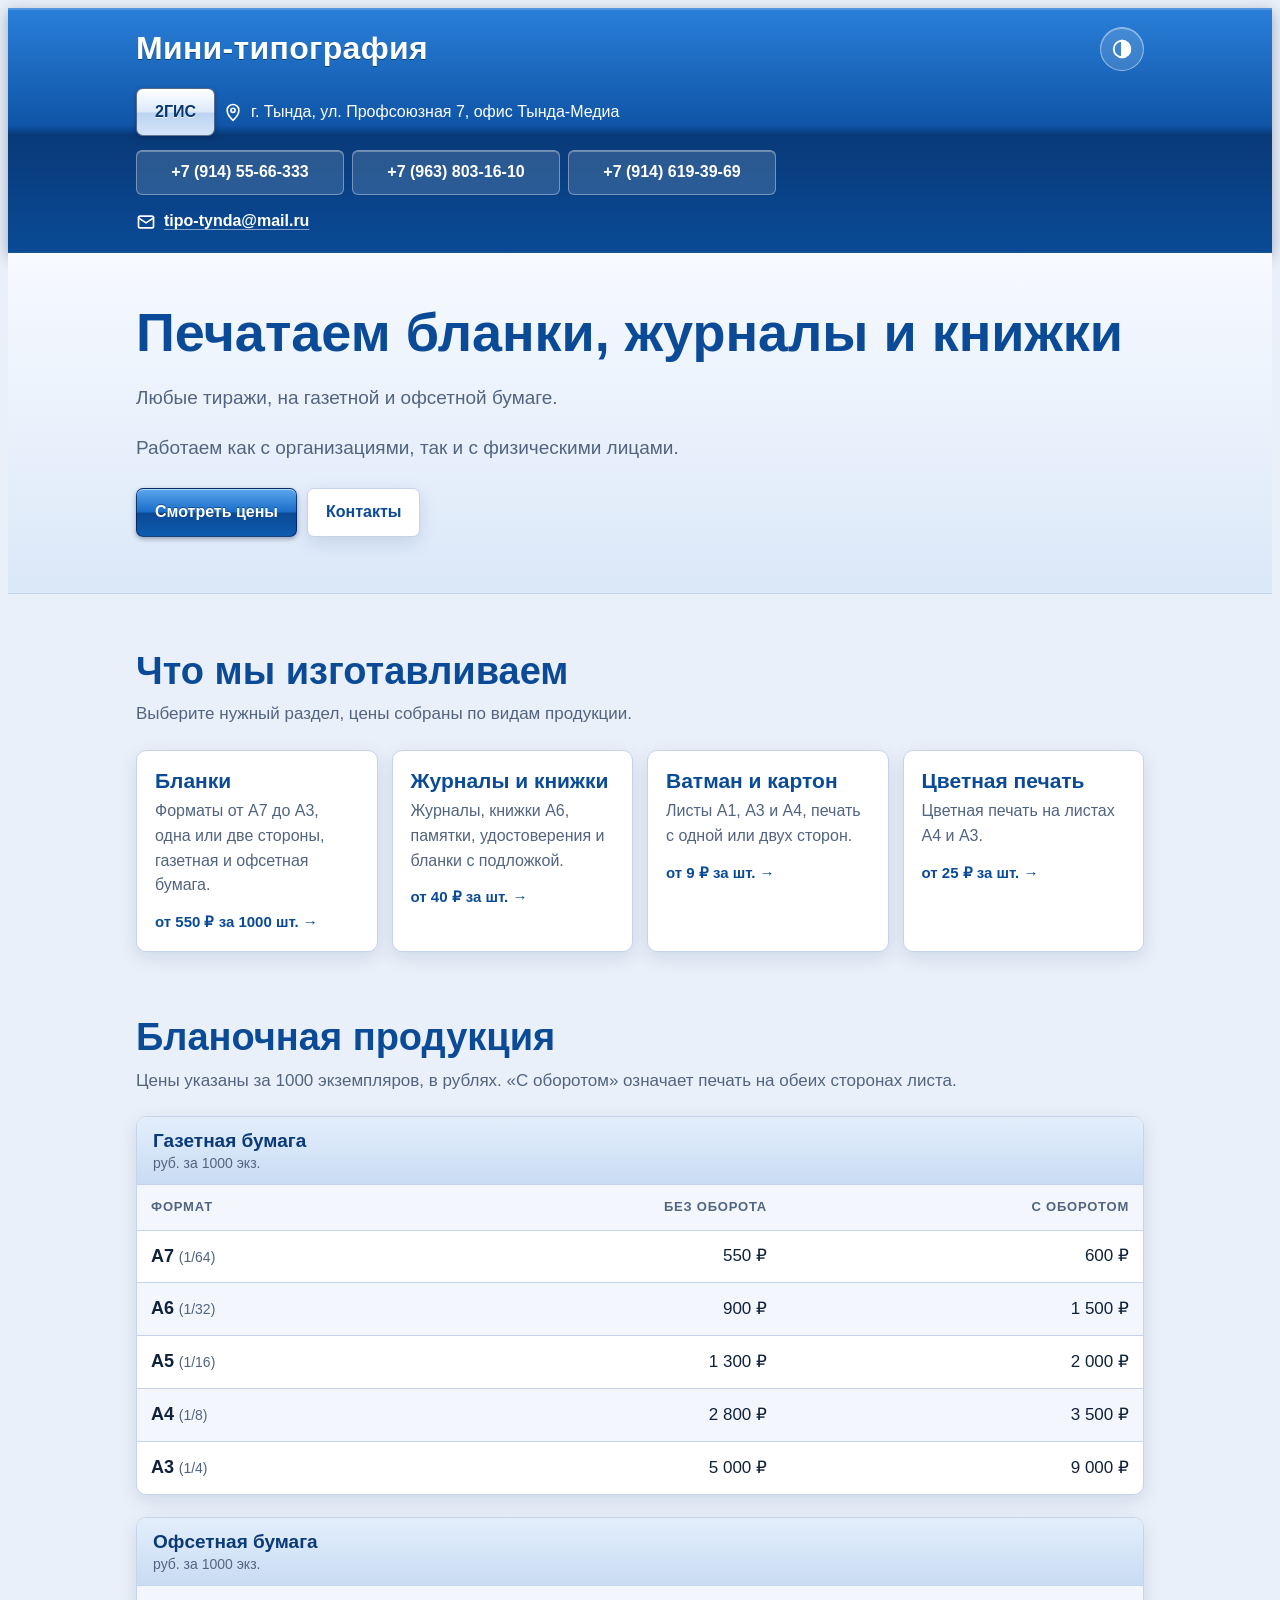
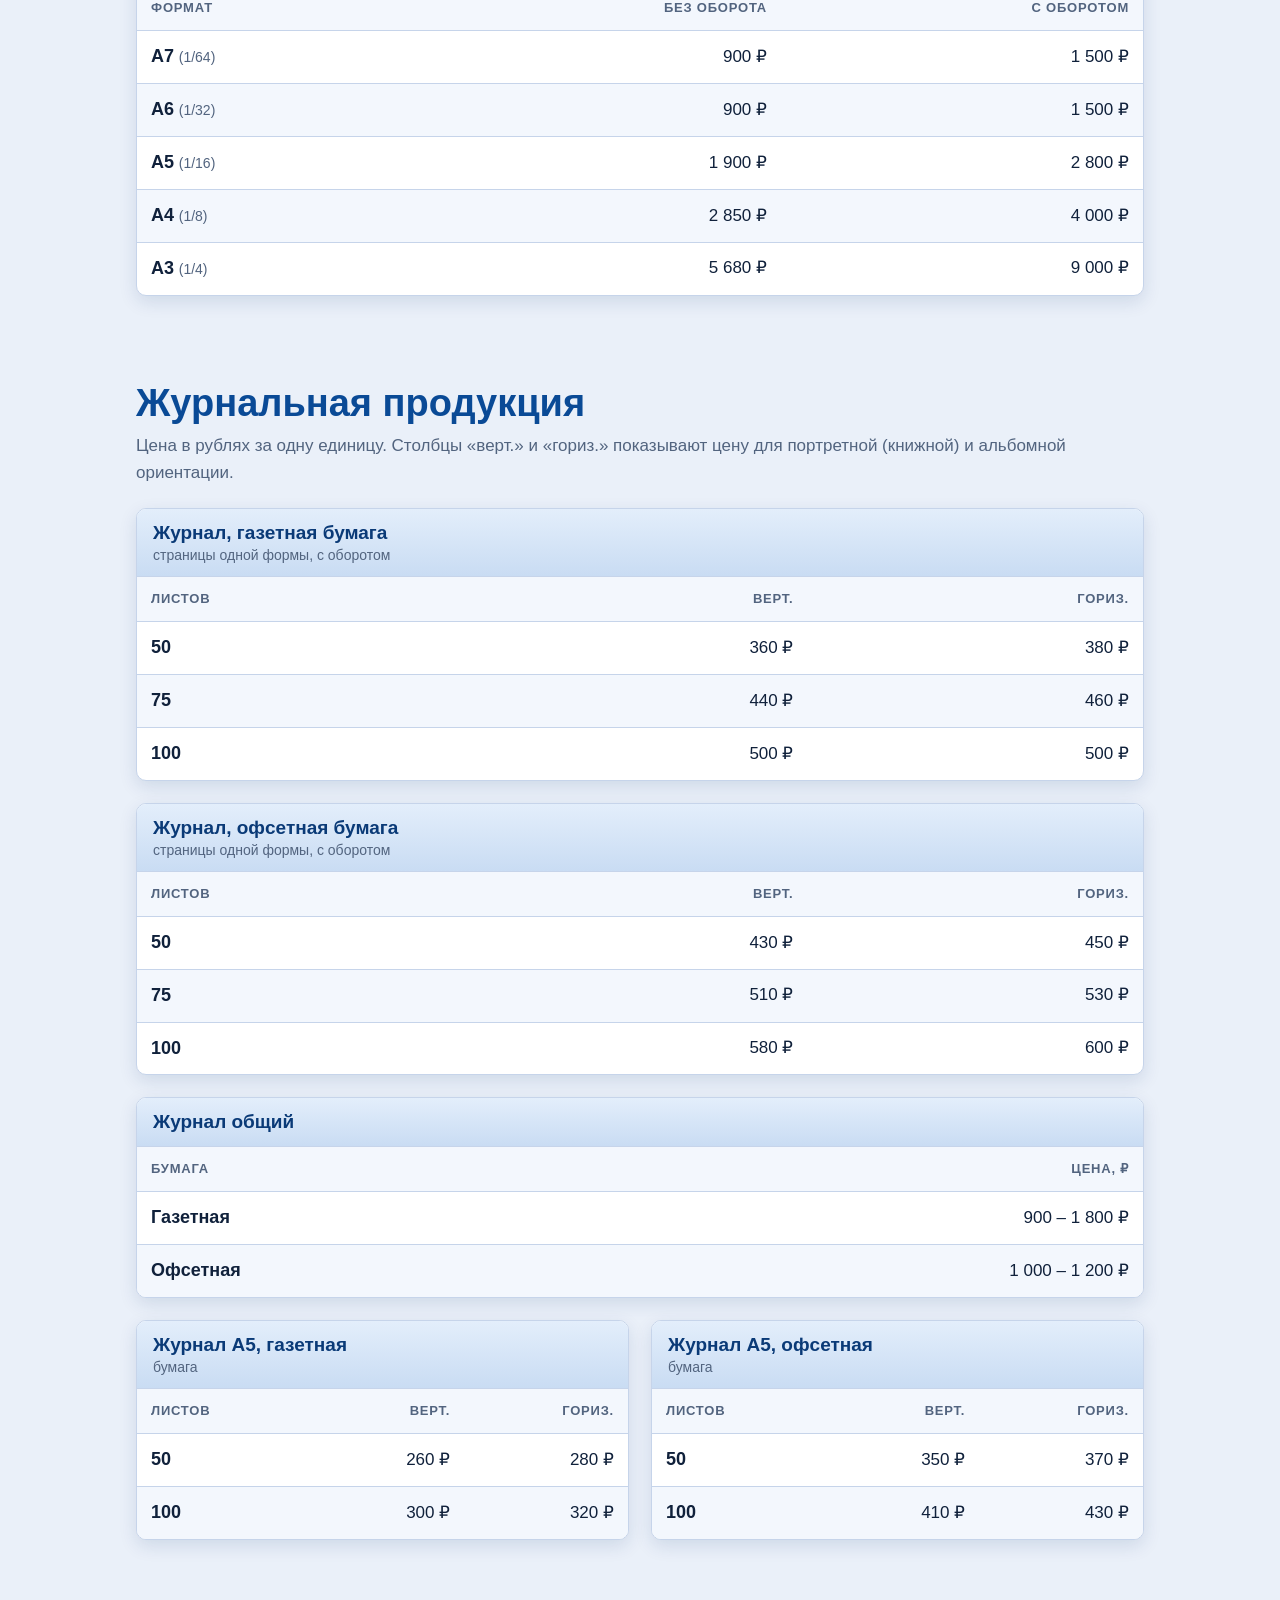
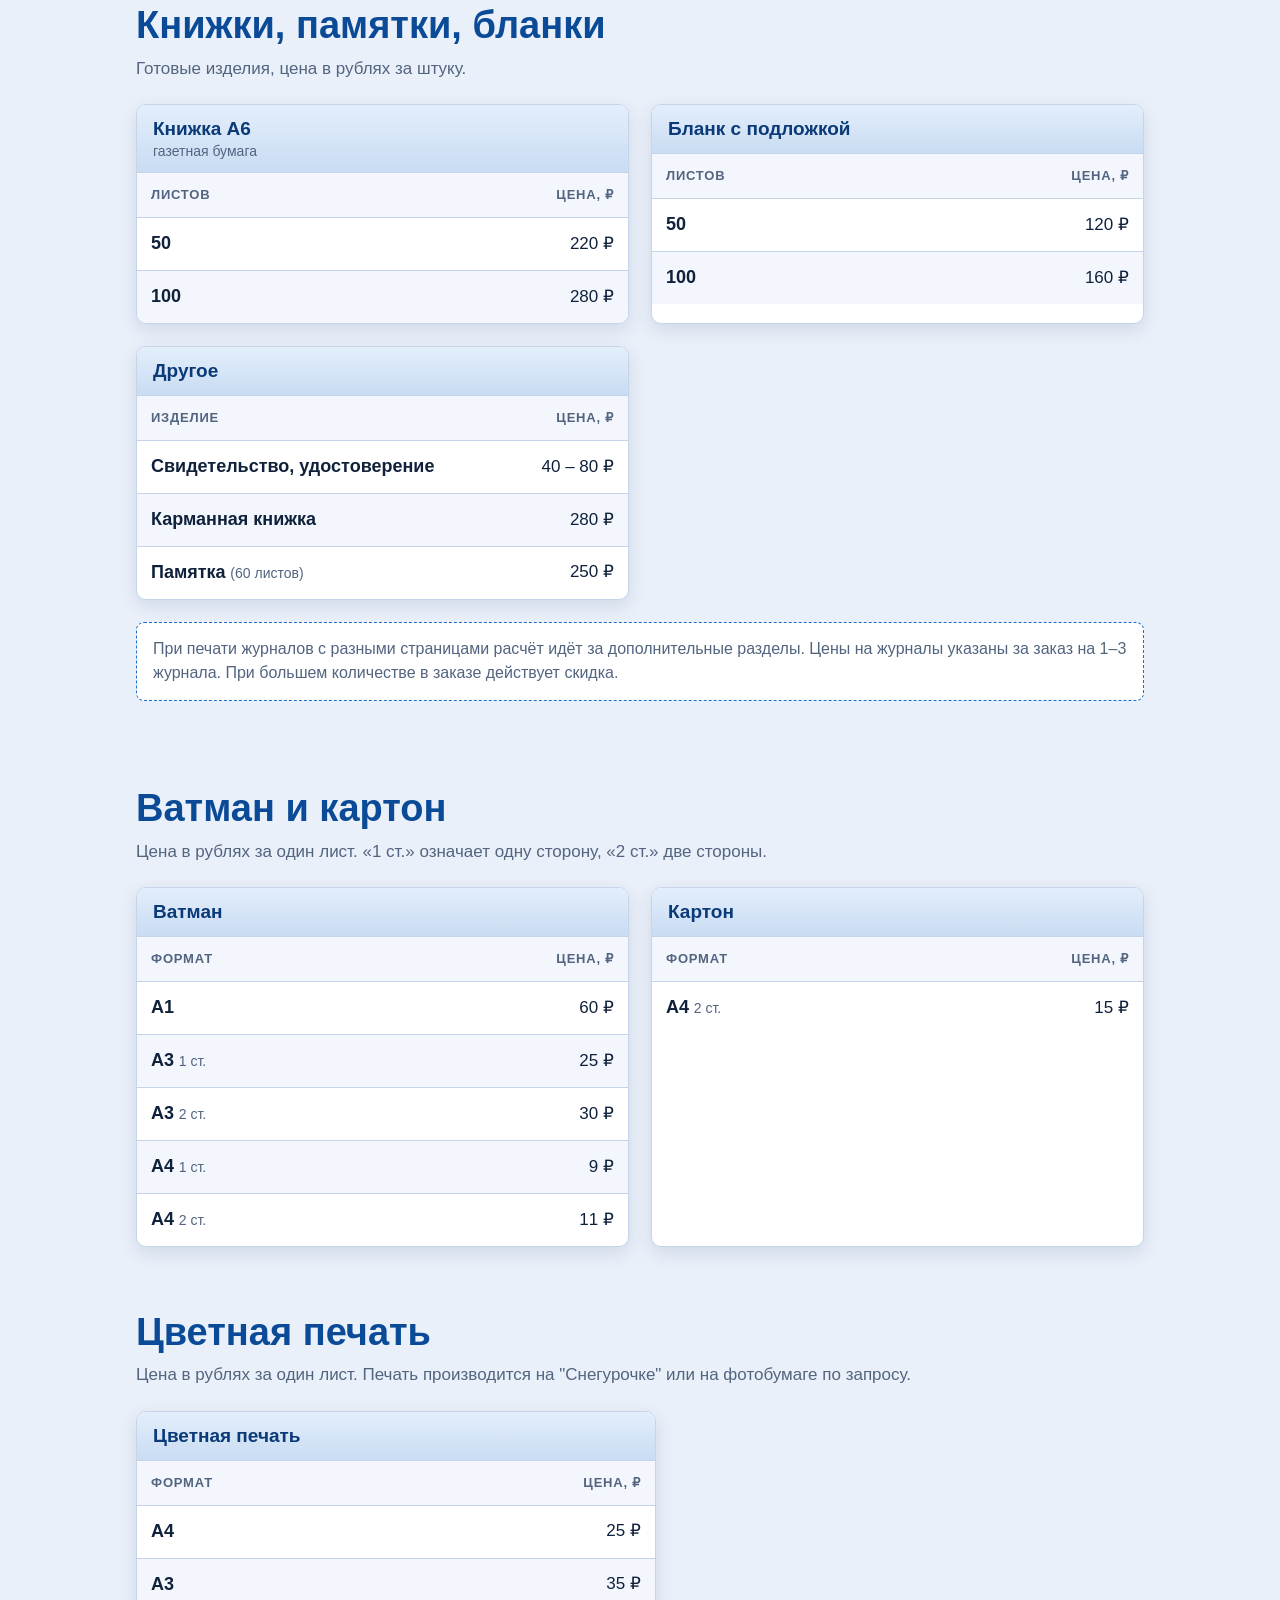
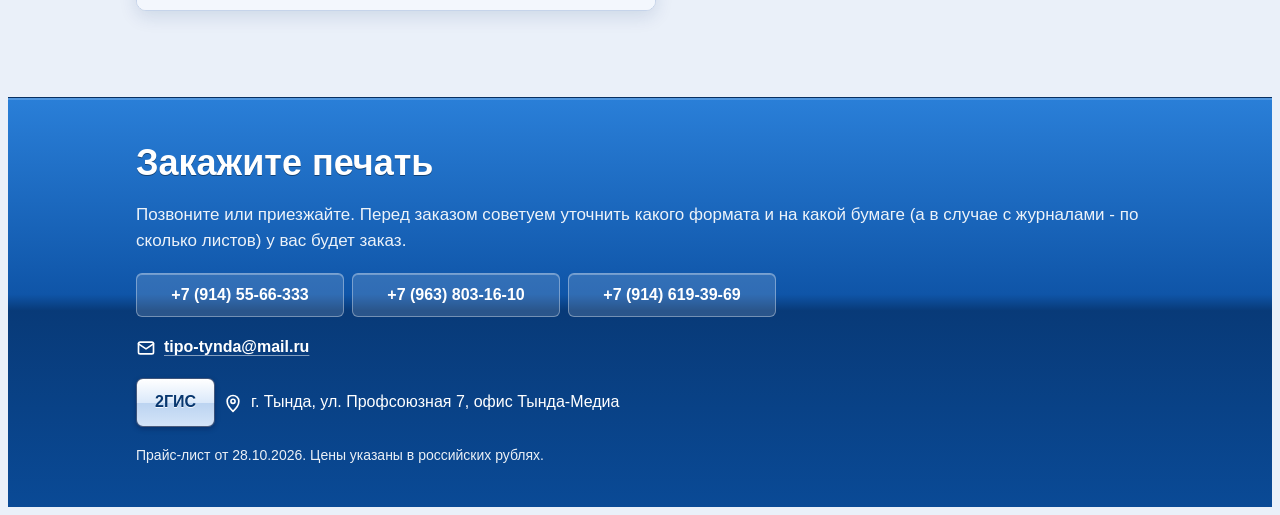
==== commit e6507ba9: "Update index.html" ====
--- a/index.html
+++ b/index.html
@@ -42,7 +42,7 @@
   <div class="hero">
     <div class="wrap">
       <h1>Печатаем бланки, журналы и книжки</h1>
-      <p>Любые тиражи, на газетной и офсетной бумаге. Ниже все расценки: выберите формат и сразу увидите цену.</p>
+      <p>Любые тиражи, на газетной и офсетной бумаге.</p>
       <p>Работаем как с организациями, так и с физическими лицами.</p>
       <div class="actions">
         <a class="btn" href="#blanks">Смотреть цены</a>
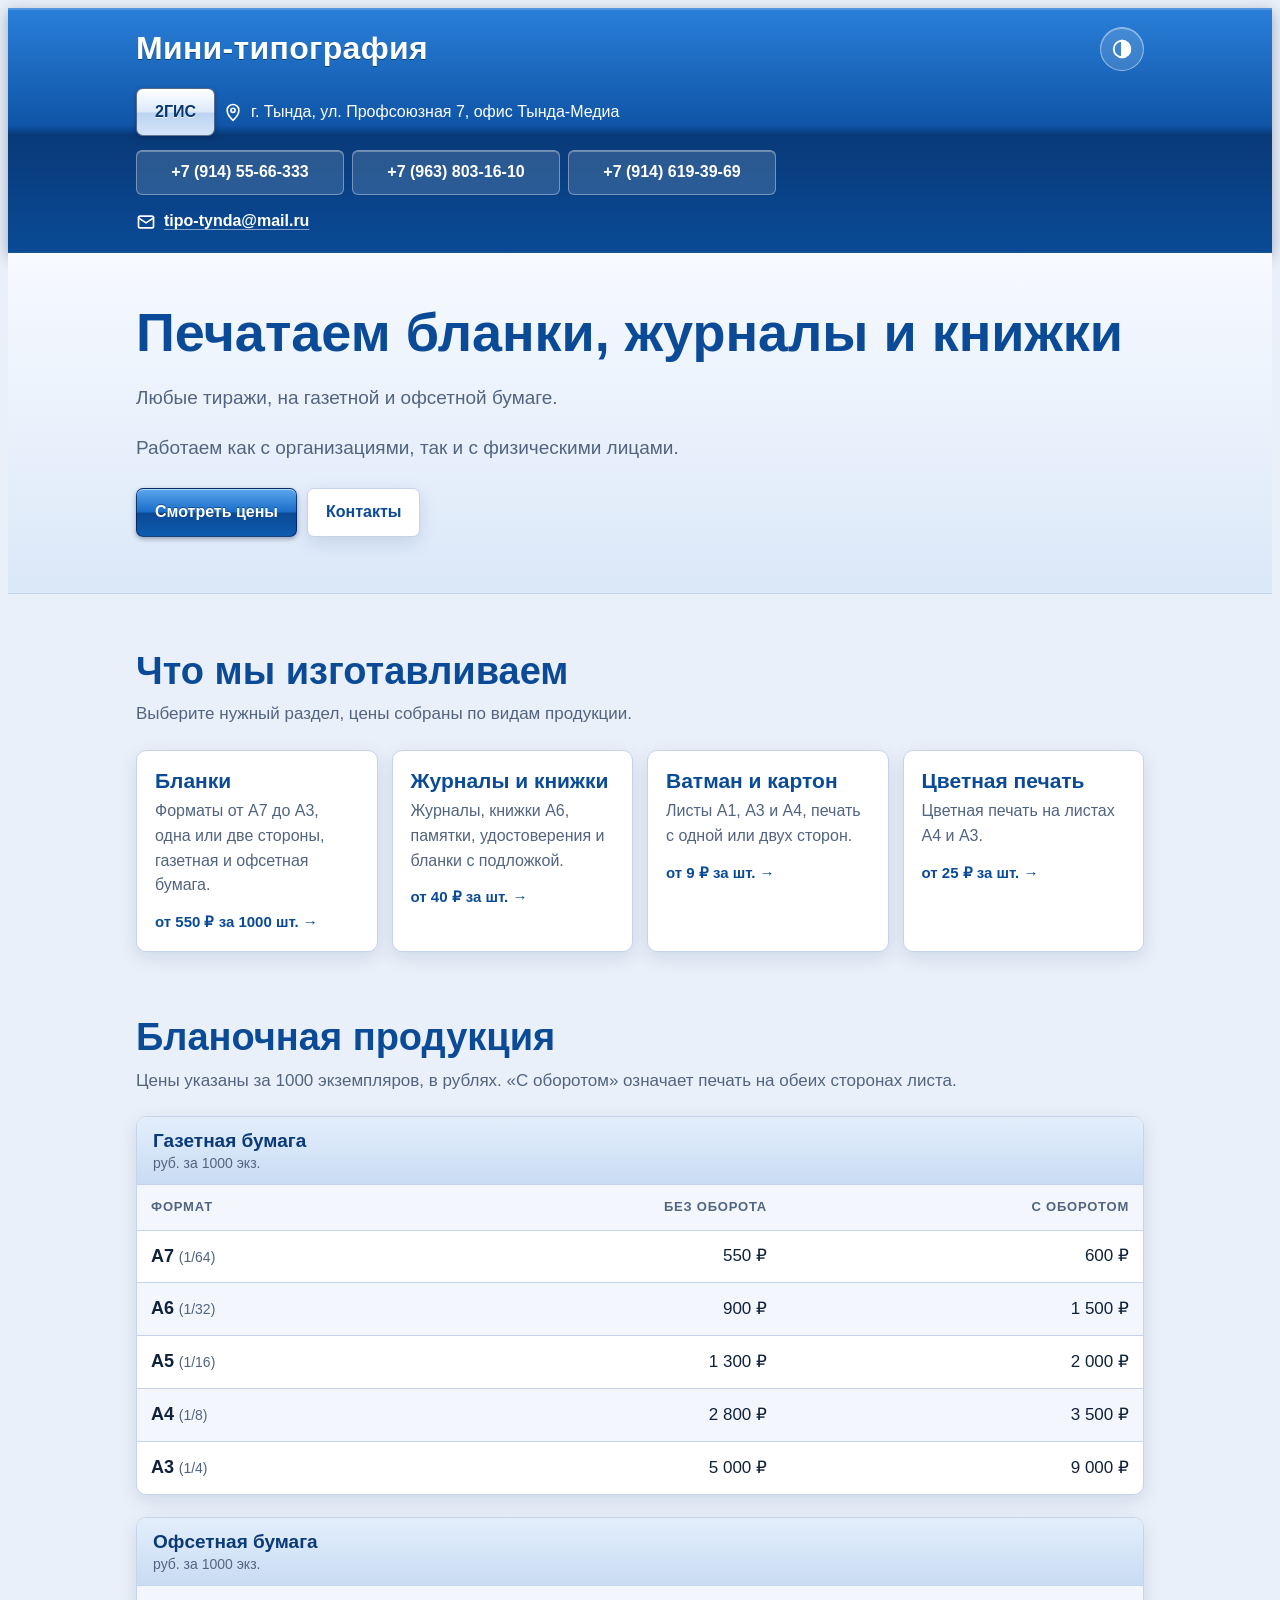
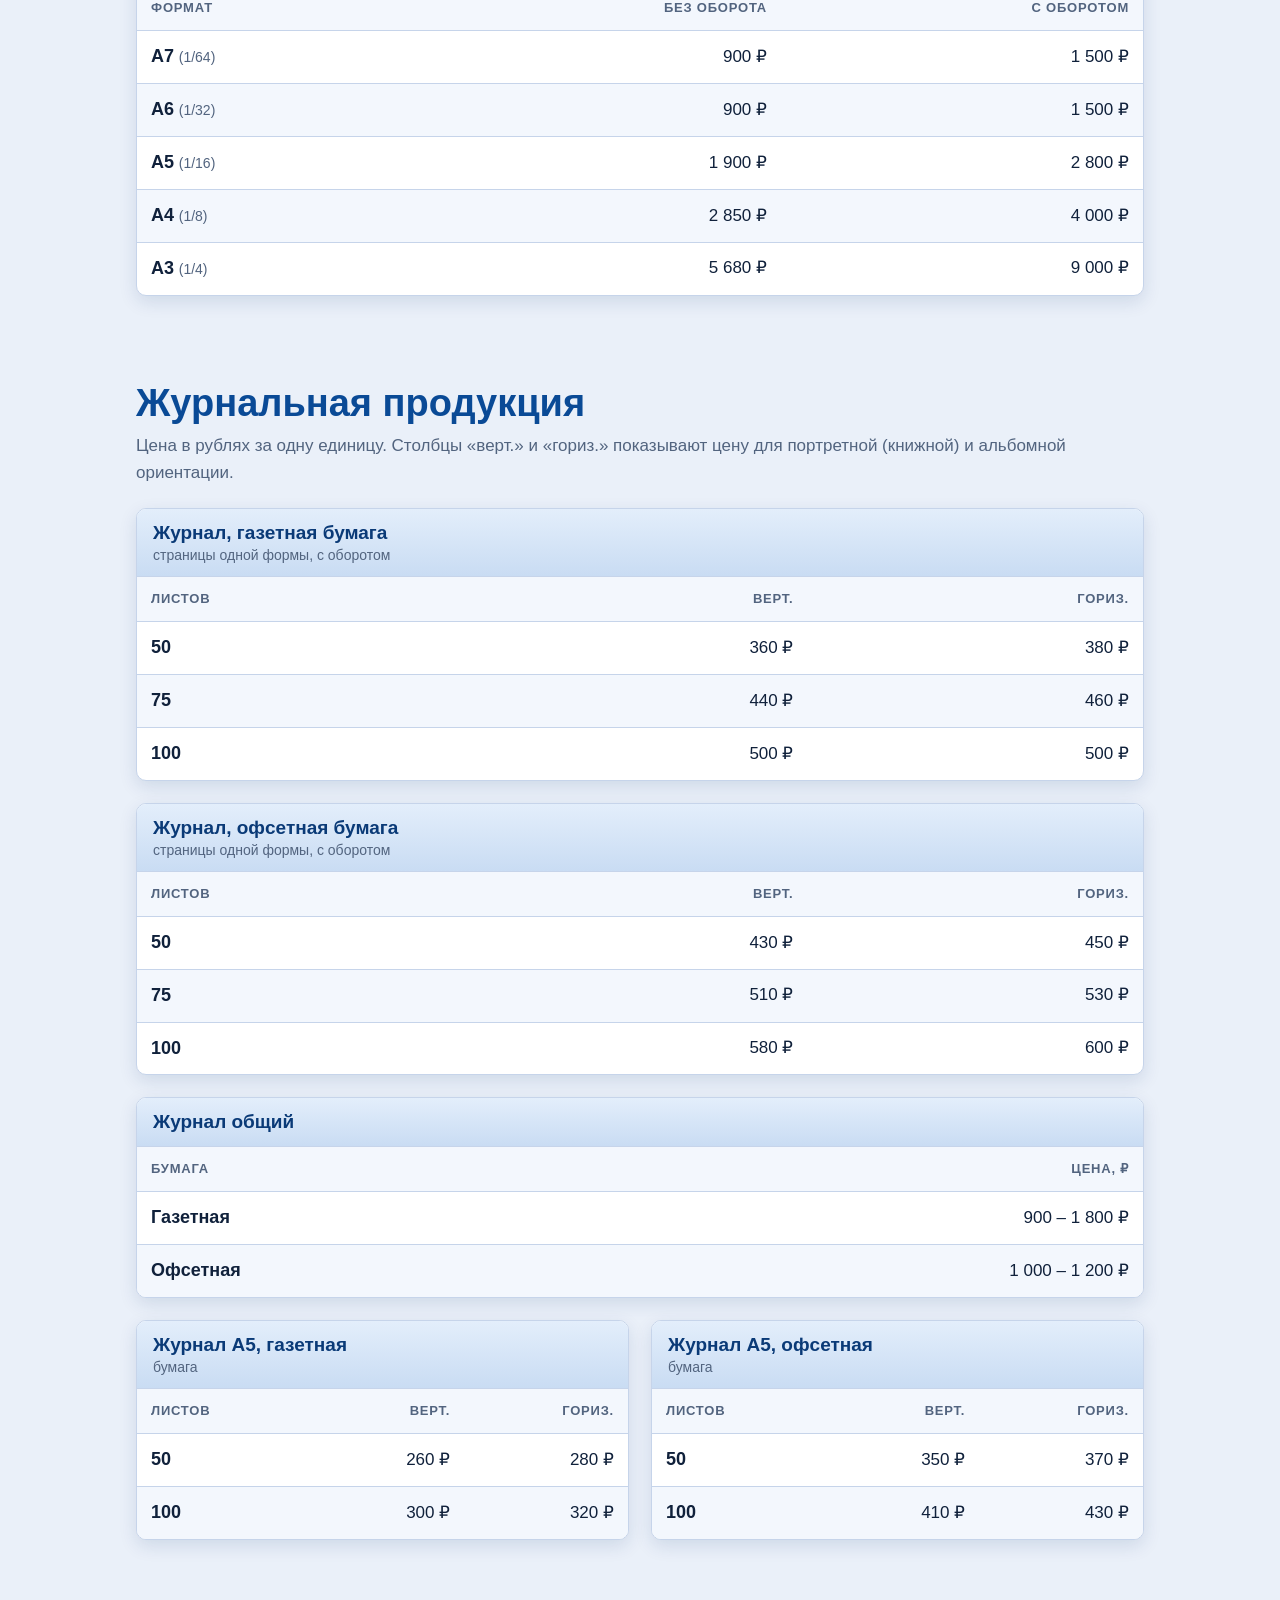
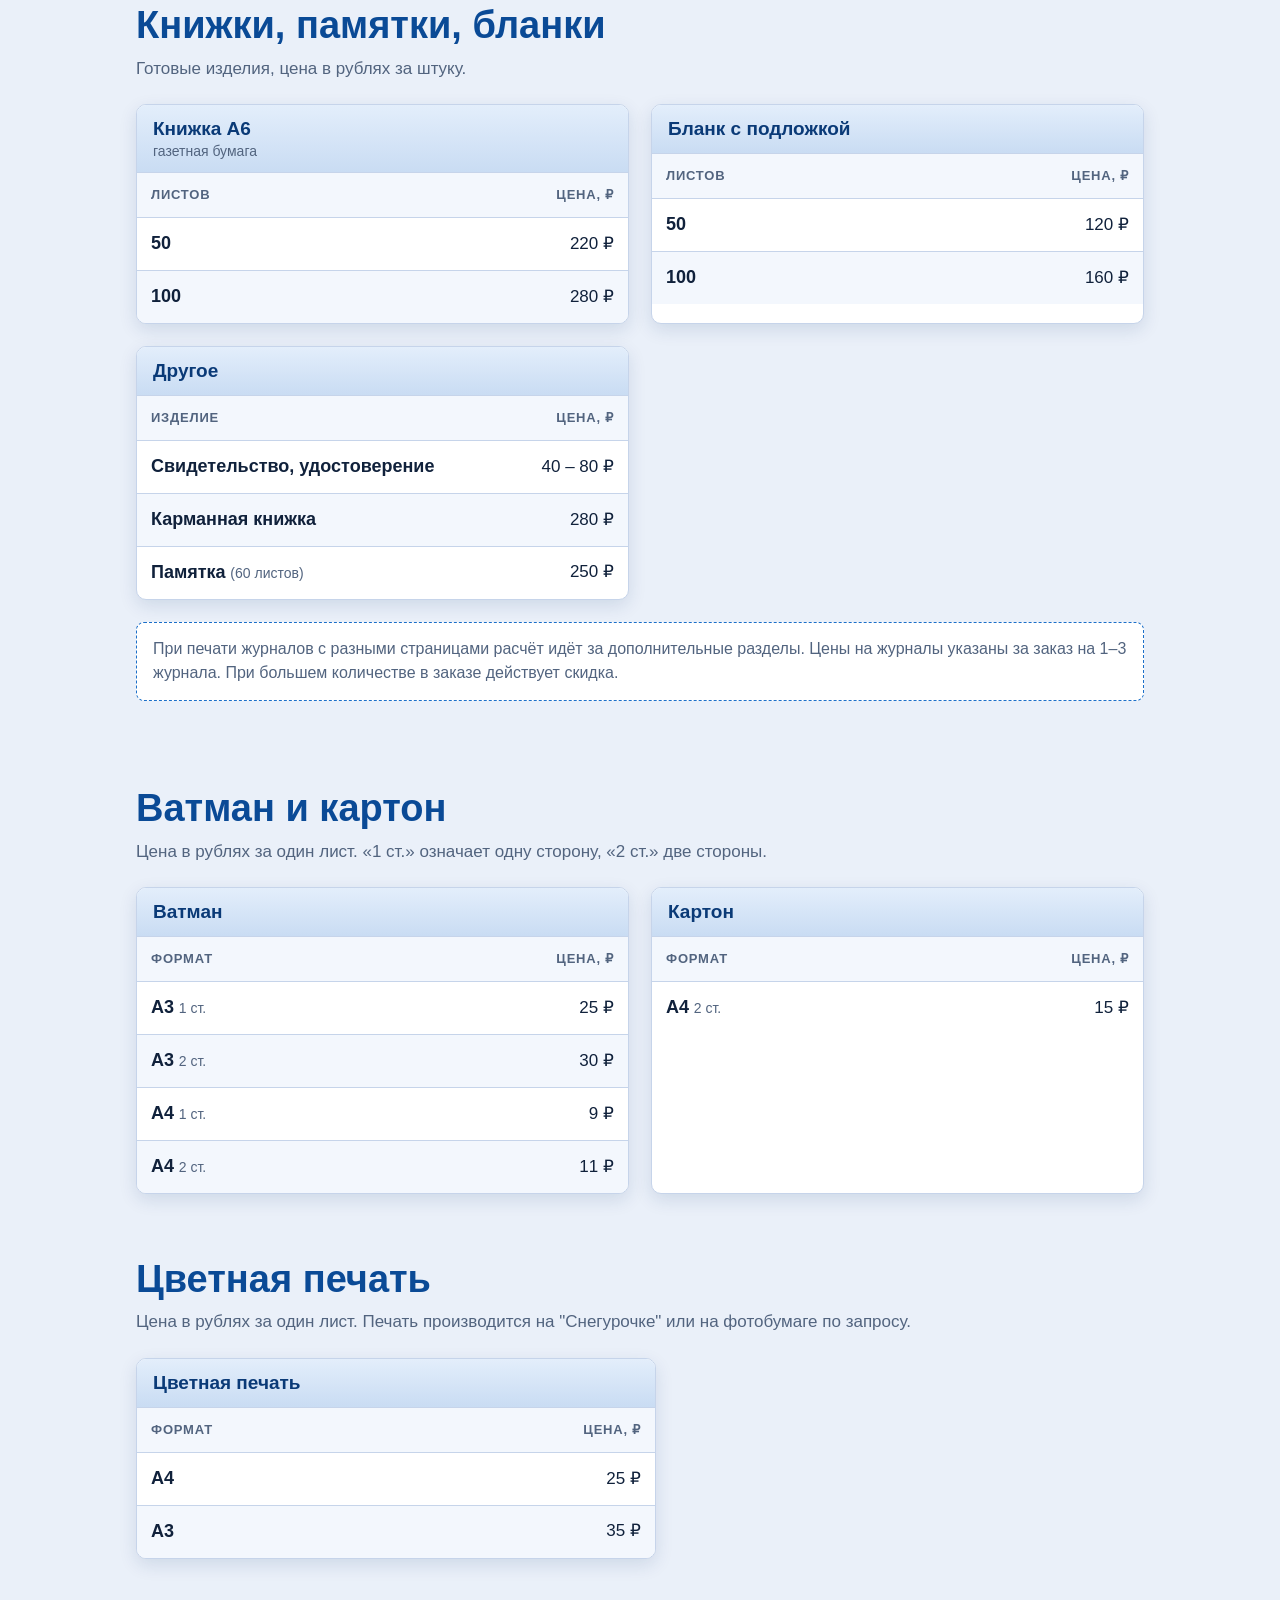
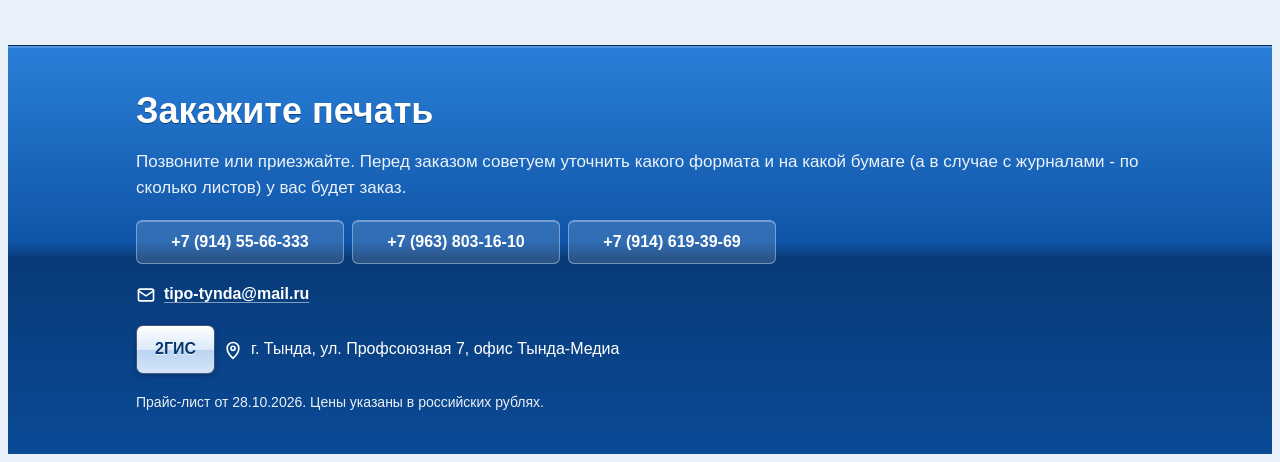
==== commit a678443d: "Update index.html" ====
--- a/index.html
+++ b/index.html
@@ -239,7 +239,6 @@
           <div class="tw"><table>
             <thead><tr><th>Формат</th><th>Цена, ₽</th></tr></thead>
             <tbody>
-              <tr><td><b>А1</b></td><td>60 ₽</td></tr>
               <tr><td><b>А3</b> <small>1 ст.</small></td><td>25 ₽</td></tr>
               <tr><td><b>А3</b> <small>2 ст.</small></td><td>30 ₽</td></tr>
               <tr><td><b>А4</b> <small>1 ст.</small></td><td>9 ₽</td></tr>
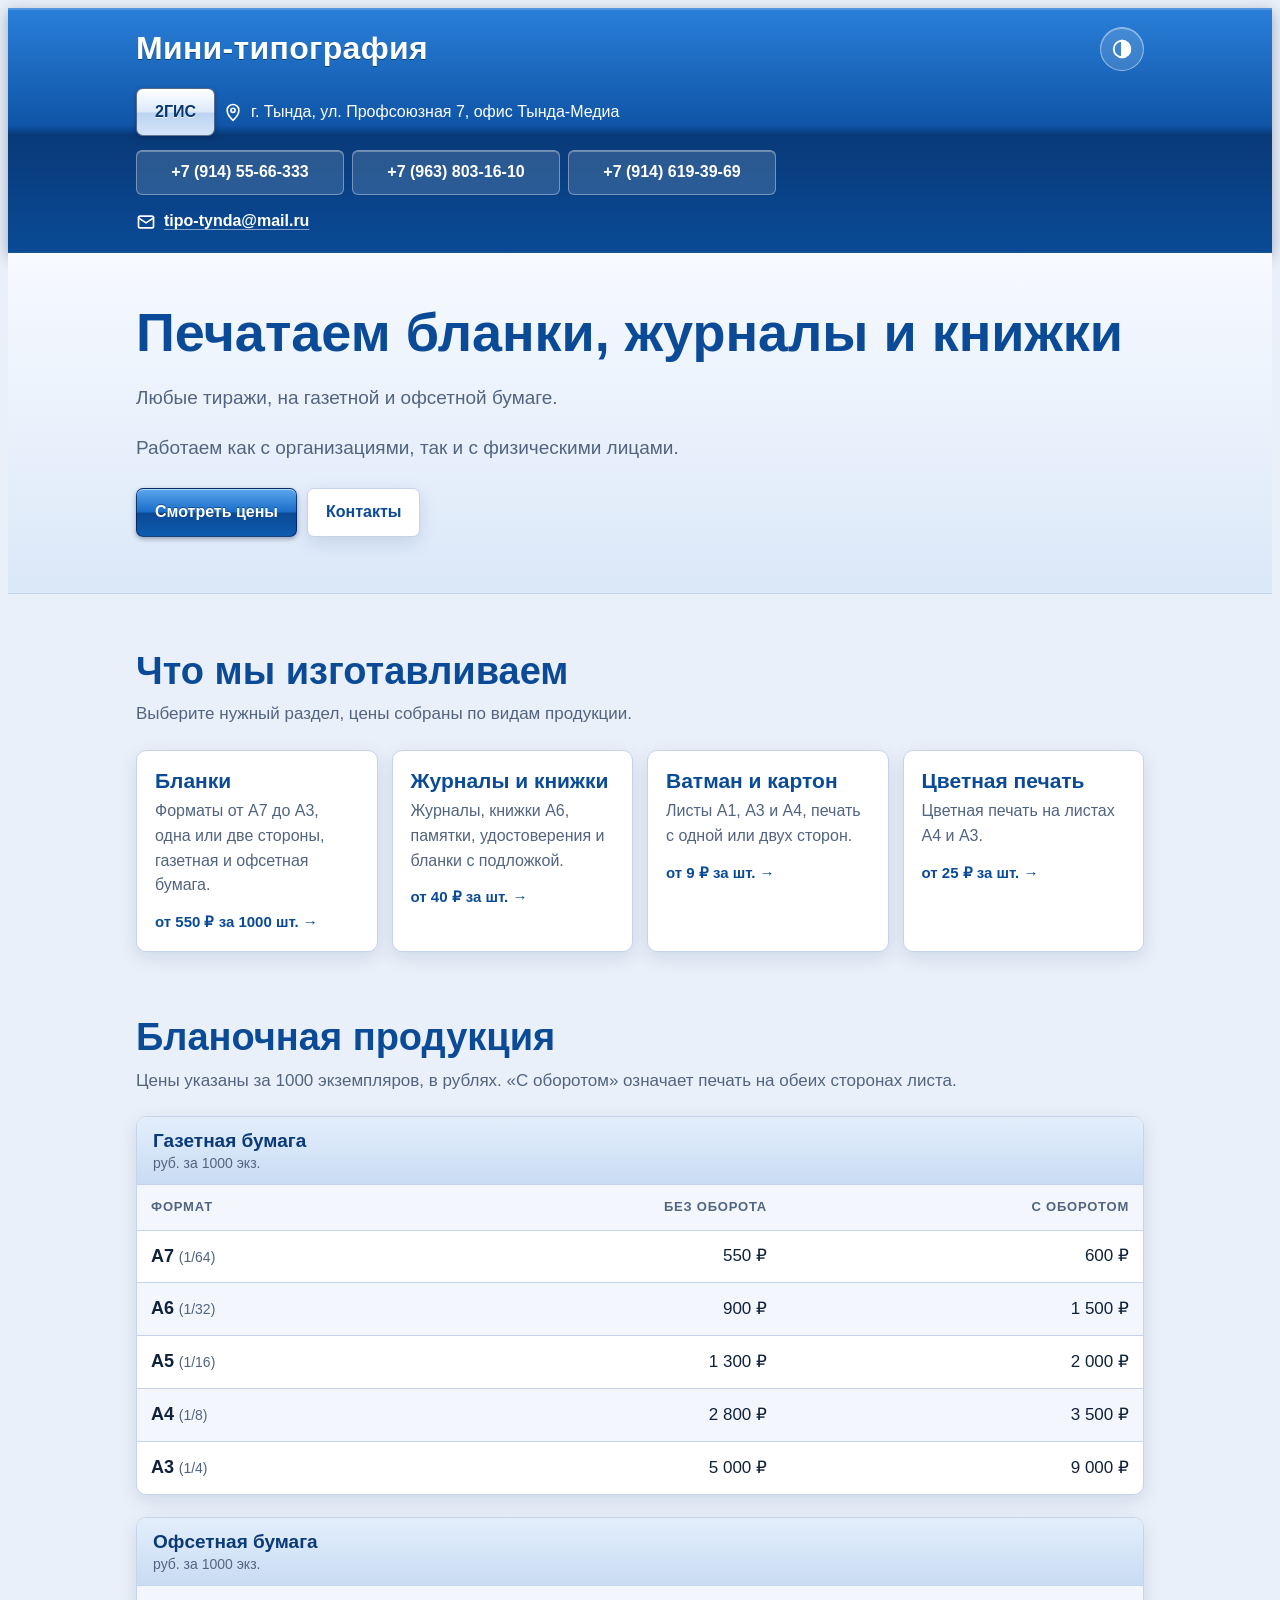
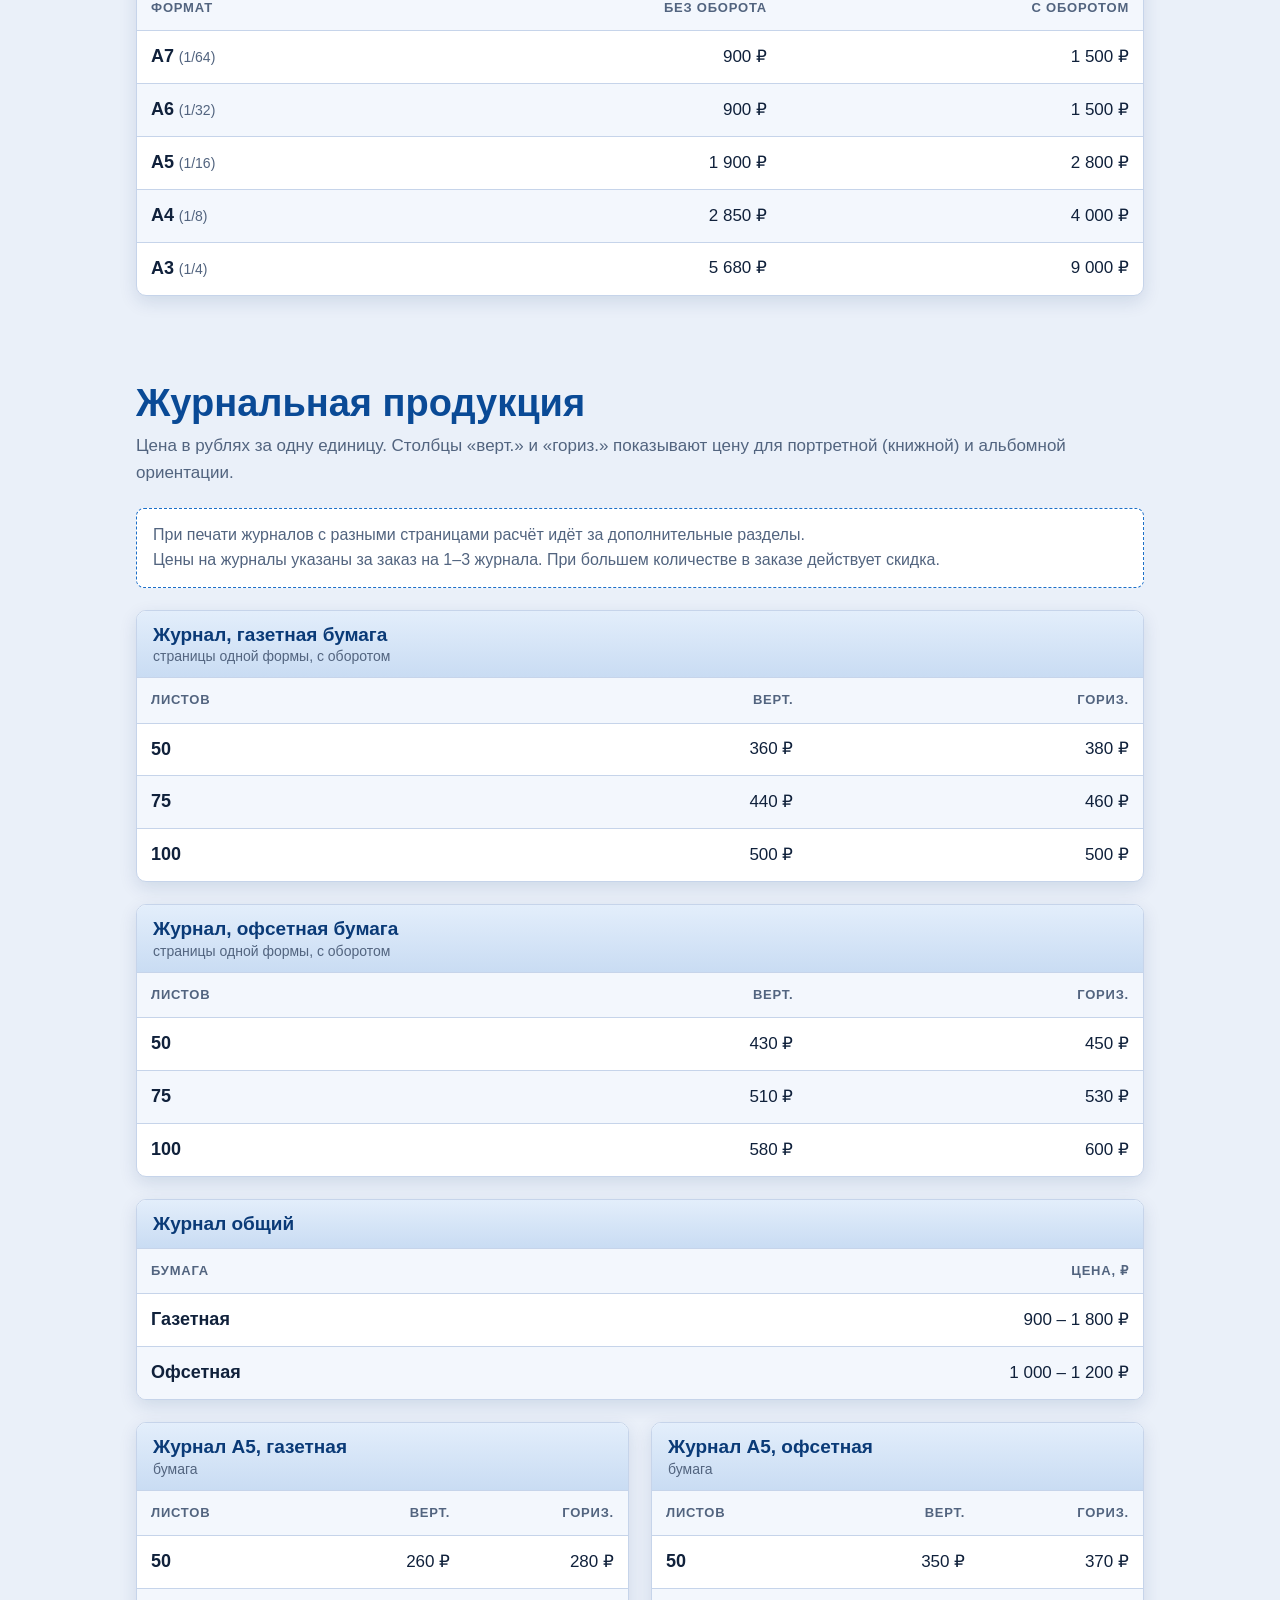
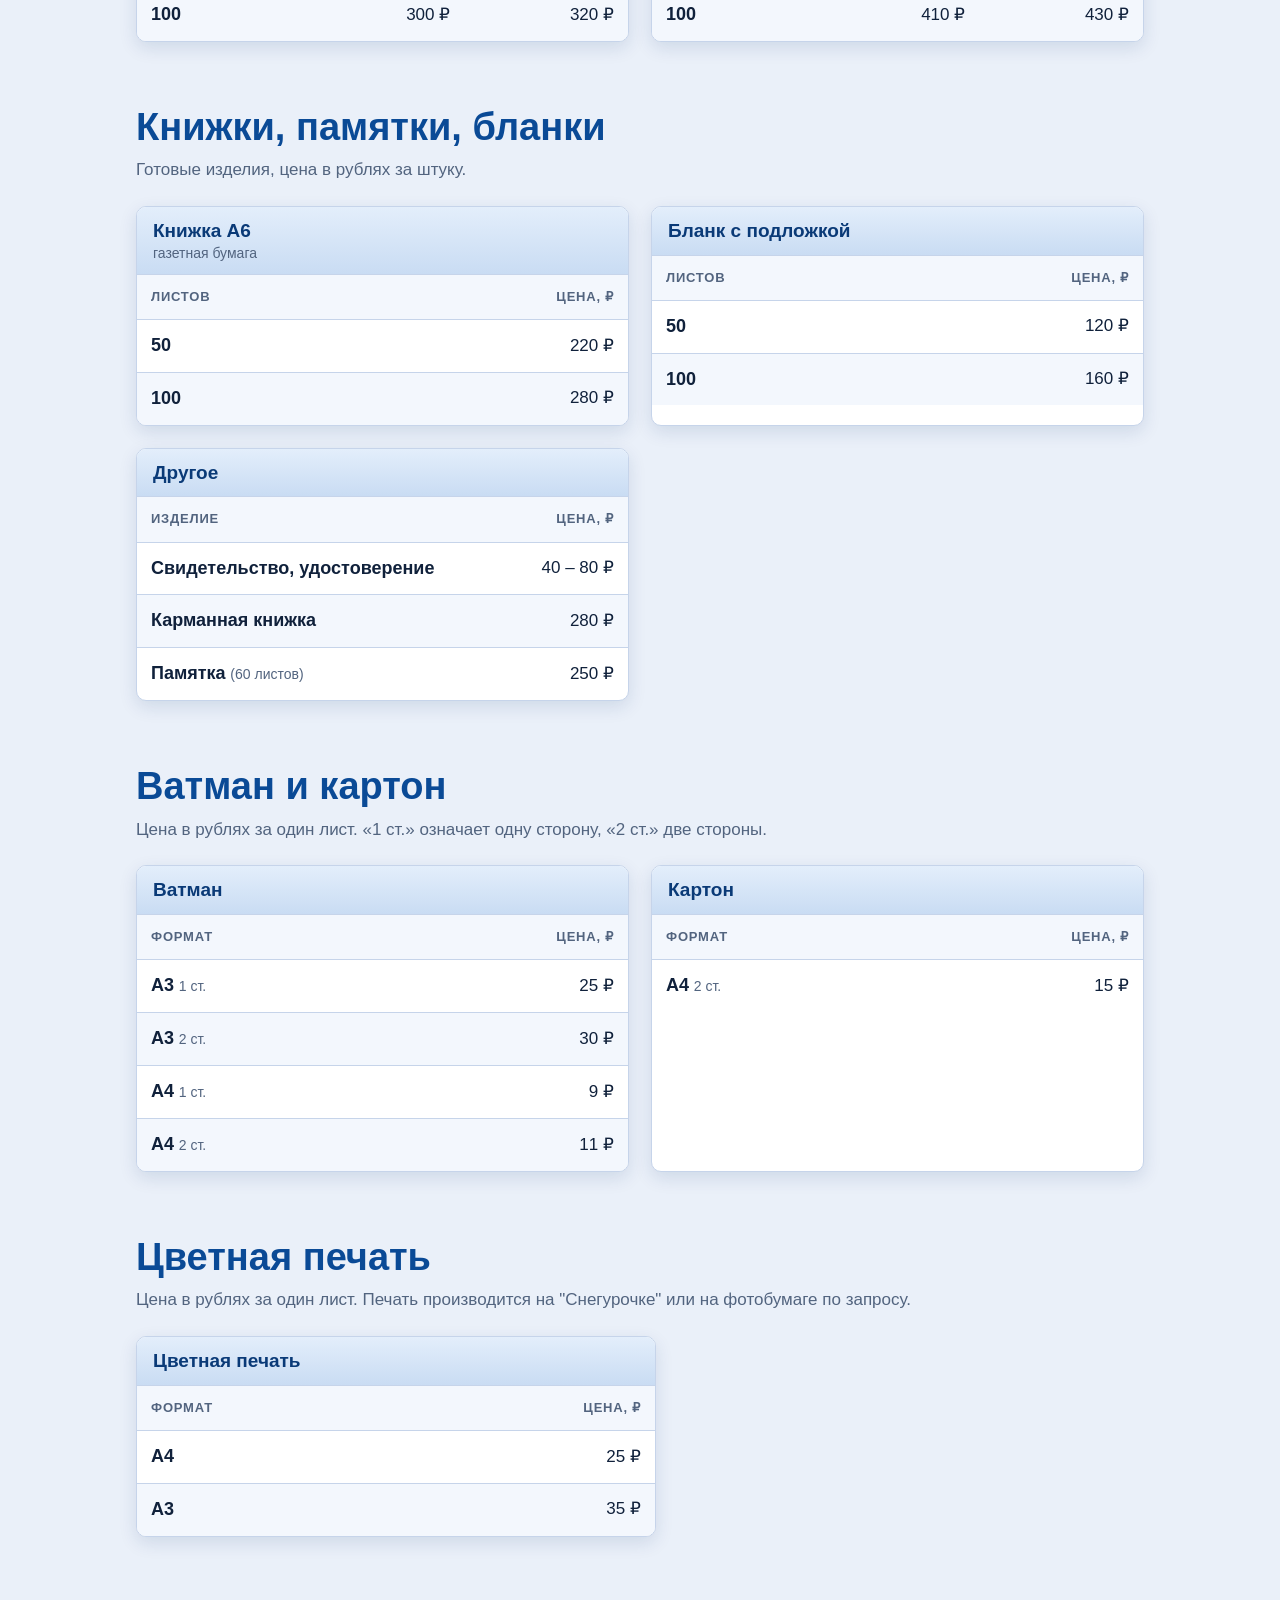
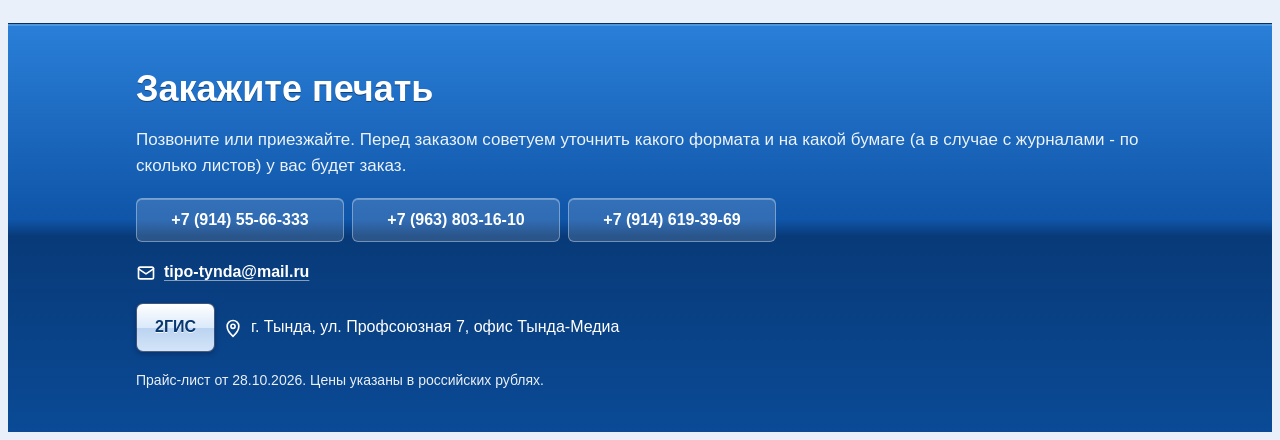
==== commit 386c4521: "Update index.html" ====
--- a/index.html
+++ b/index.html
@@ -123,7 +123,7 @@
         <h2>Журнальная продукция</h2>
         <p>Цена в рублях за одну единицу. Столбцы «верт.» и «гориз.» показывают цену для портретной (книжной) и альбомной ориентации.</p>
       </div>
-
+      <div class="note" style="margin-top:22px"><p>При печати журналов с разными страницами расчёт идёт за дополнительные разделы.</p><p>Цены на журналы указаны за заказ на 1–3 журнала. При большем количестве в заказе действует скидка.</p></div>
       <div class="panel">
         <h3>Журнал, газетная бумага <small>страницы одной формы, с оборотом</small></h3>
         <div class="tw"><table>
@@ -223,7 +223,6 @@
           </table></div>
         </div>
       </div>
-      <div class="note" style="margin-top:22px">При печати журналов с разными страницами расчёт идёт за дополнительные разделы. Цены на журналы указаны за заказ на 1–3 журнала. При большем количестве в заказе действует скидка.</div>
     </div>
   </section>
 
